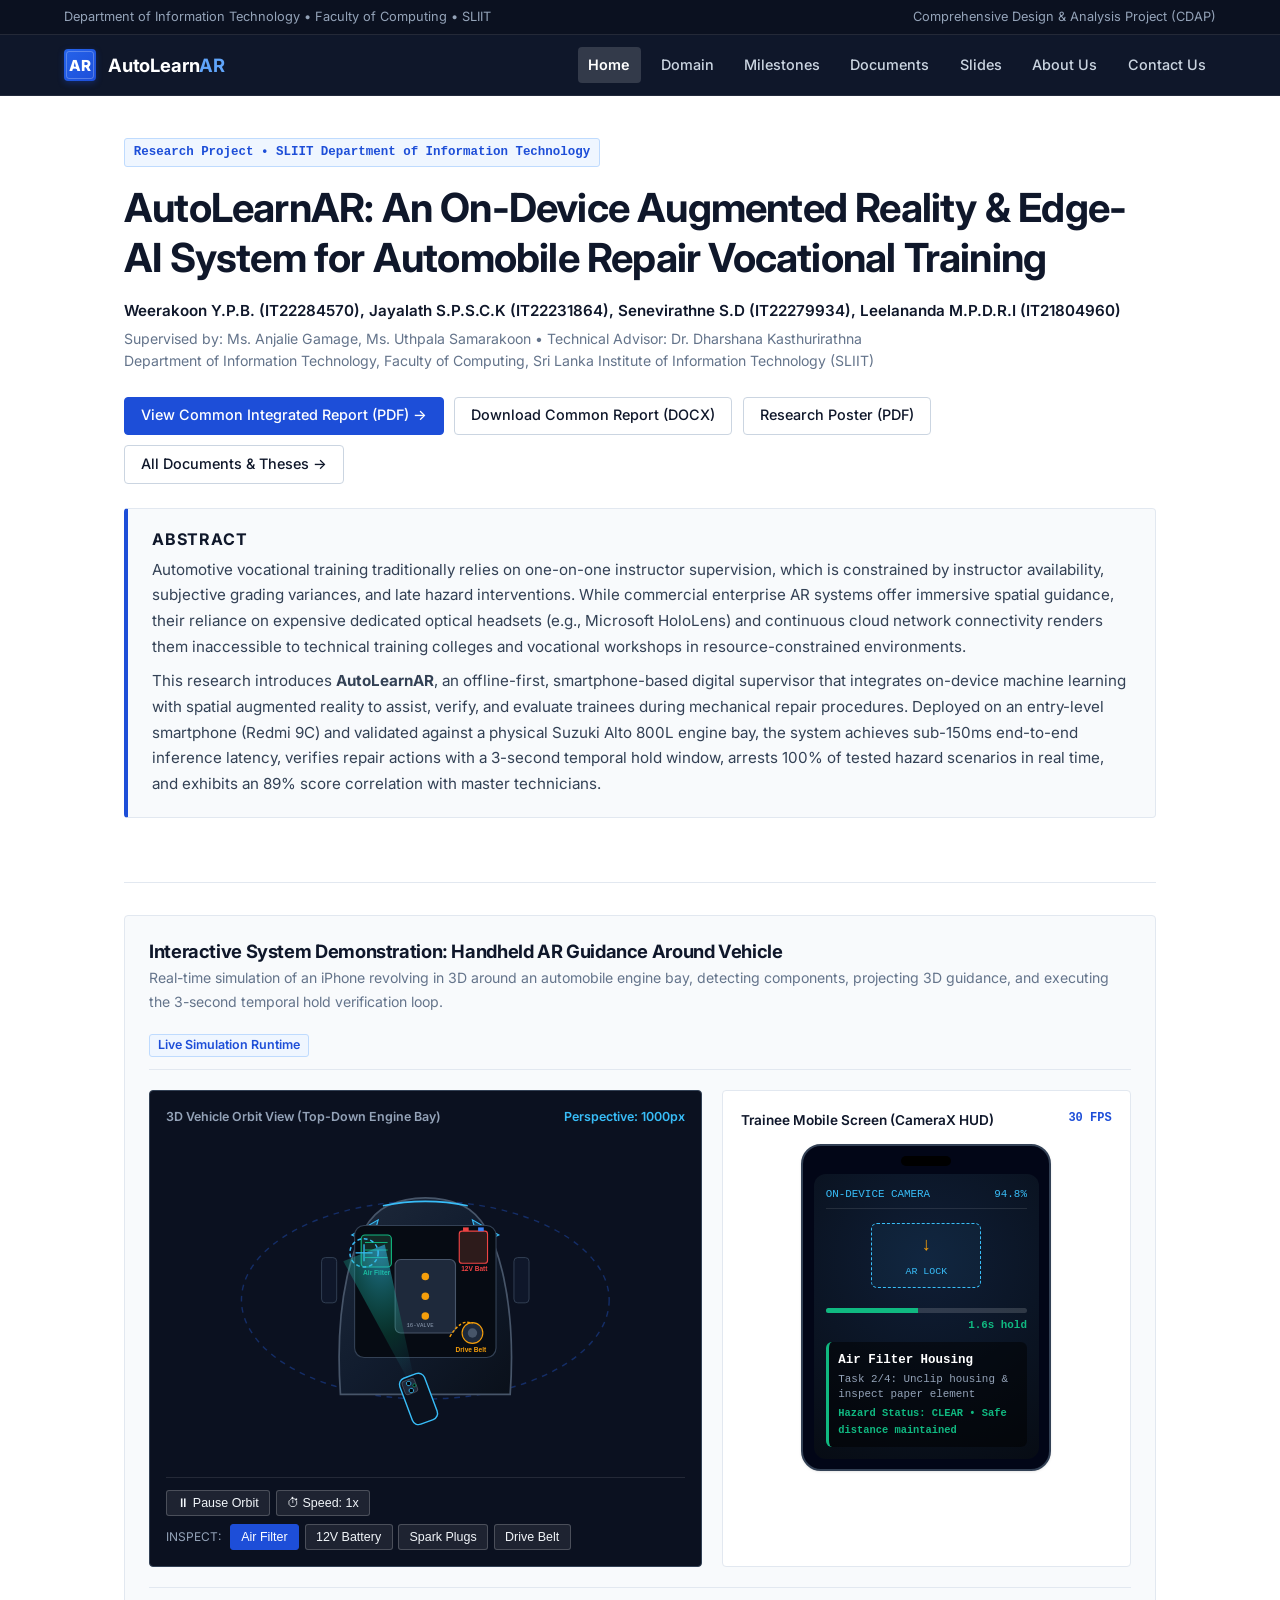
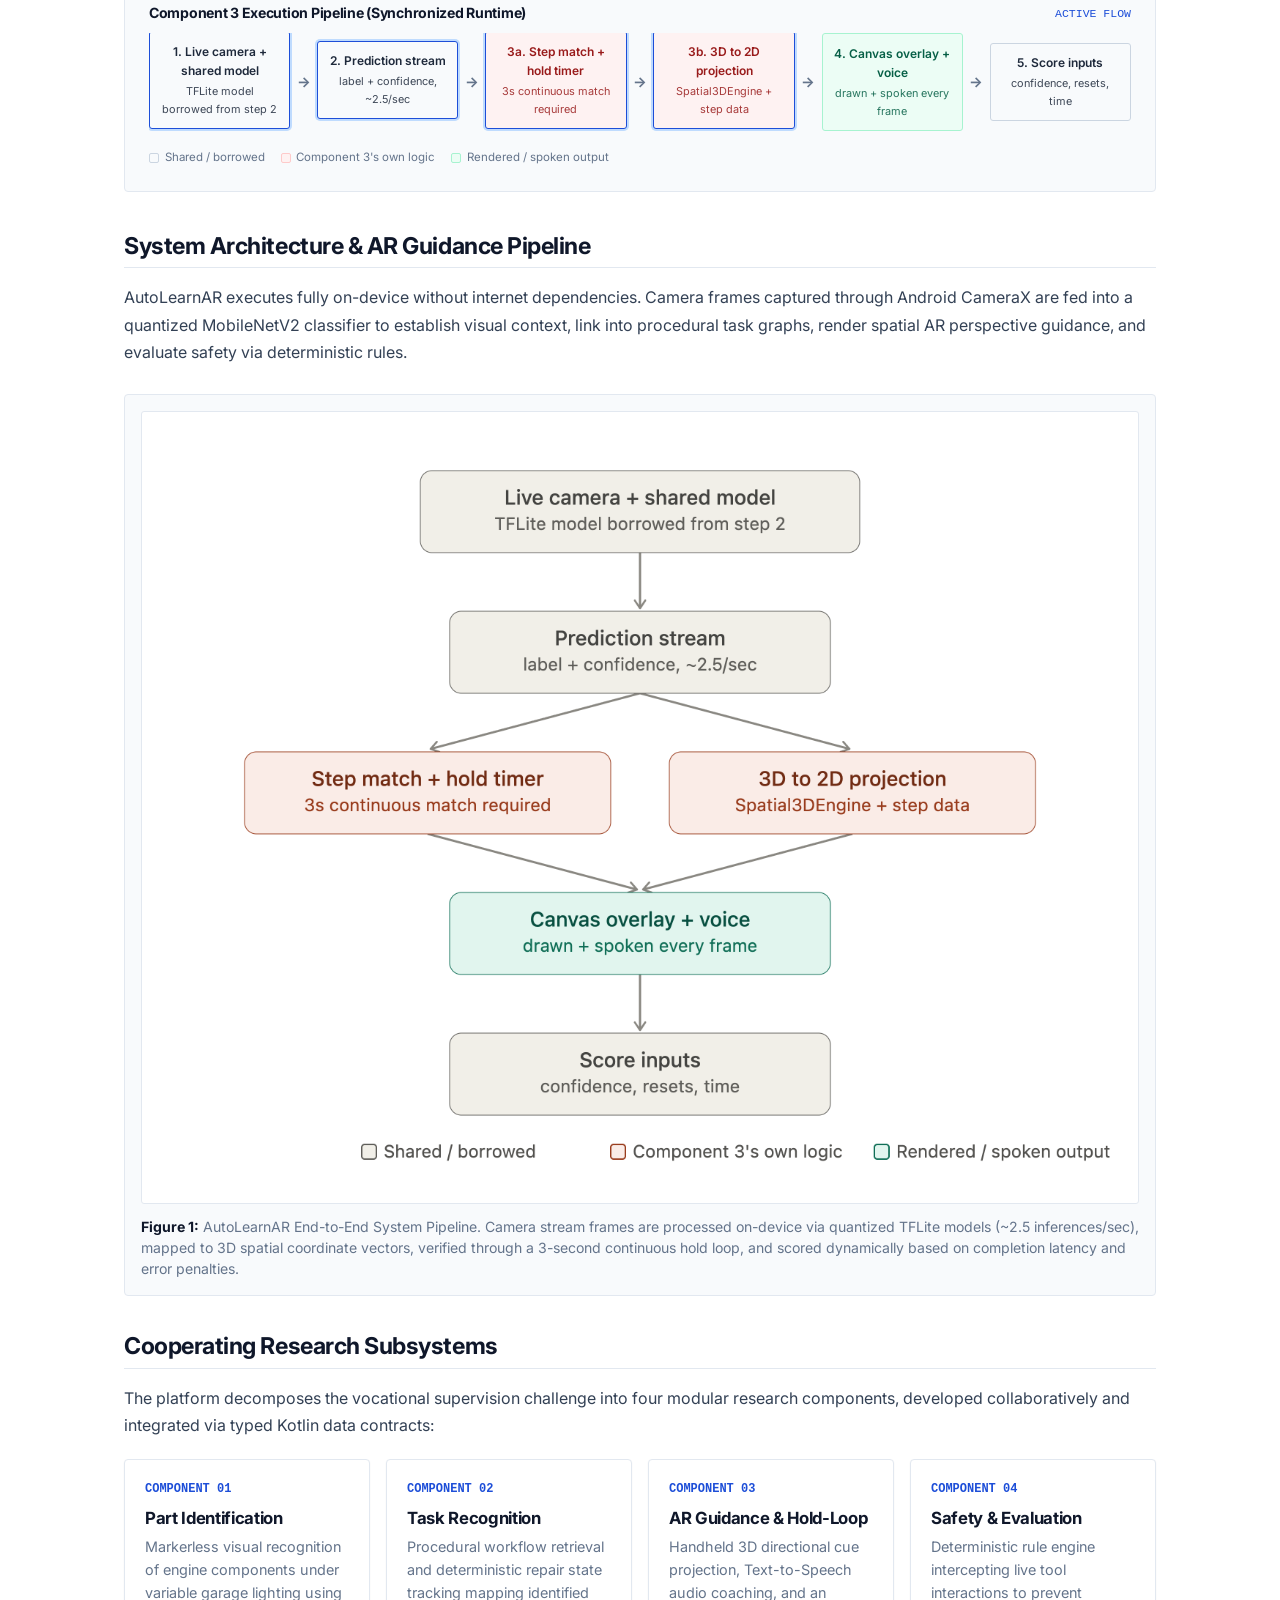
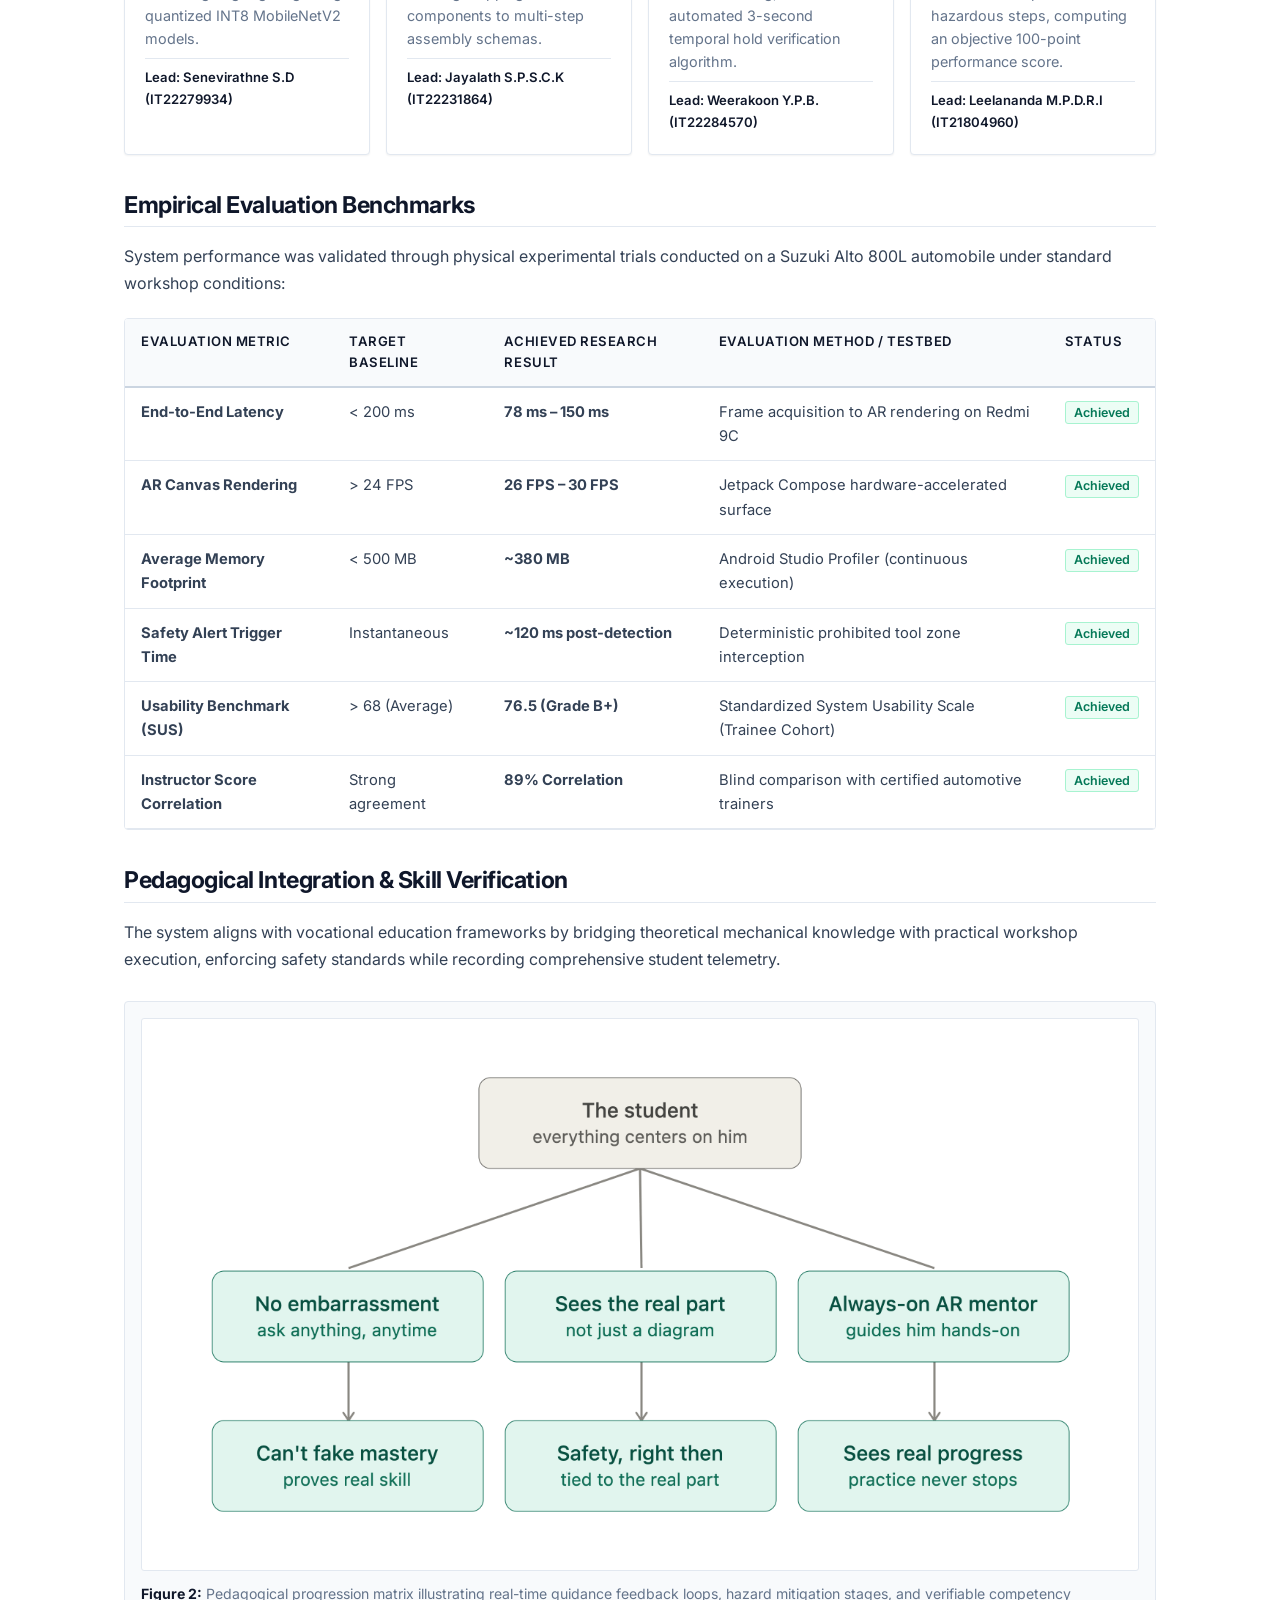
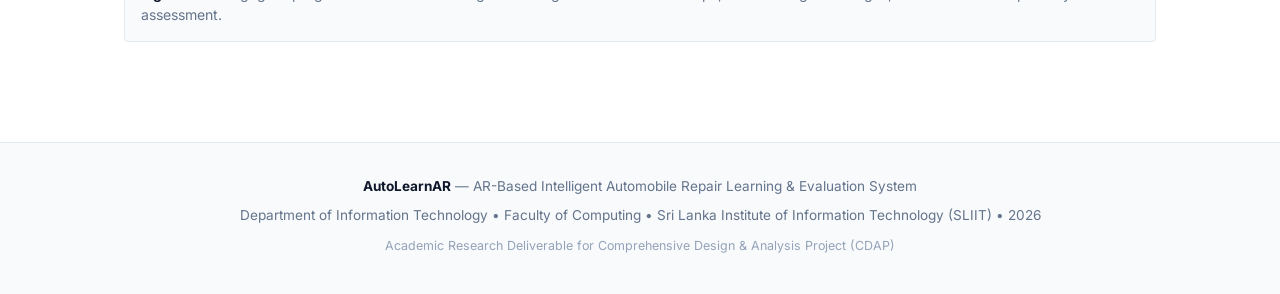
==== index.html @ c3a4fa4e "Add core research website files and assets" ====
<!DOCTYPE html>
<html lang="en">

<head>
  <meta charset="utf-8">
  <meta name="viewport" content="width=device-width, initial-scale=1">
  <title>AutoLearnAR | Intelligent Automobile Repair Learning & Evaluation System</title>
  <meta name="description"
    content="AutoLearnAR: An on-device augmented reality and computer vision system for automotive vocational training, markerless component detection, spatial guidance, and automated scoring.">
  <link rel="preconnect" href="https://fonts.googleapis.com">
  <link rel="preconnect" href="https://fonts.gstatic.com" crossorigin>
  <link href="https://fonts.googleapis.com/css2?family=Inter:wght@400;500;600;700&display=swap" rel="stylesheet">
  <link rel="stylesheet" href="css/style.css">
</head>

<body>
  <!-- Institutional Bar -->
  <aside class="institution-bar" aria-label="Institutional Affiliation">
    <span>Department of Information Technology &bull; Faculty of Computing &bull; SLIIT</span>
    <span>Comprehensive Design & Analysis Project (CDAP)</span>
  </aside>

  <!-- Navigation Header -->
  <header class="top">
    <a class="brand-wrapper" href="index.html">
      <div class="brand-logo-icon">AR</div>
      <div class="brand-name">AutoLearn<b>AR</b></div>
    </a>
    <nav aria-label="Main Navigation">
      <a href="index.html" aria-current="page">Home</a>
      <a href="domain.html">Domain</a>
      <a href="milestones.html">Milestones</a>
      <a href="documents.html">Documents</a>
      <a href="slides.html">Slides</a>
      <a href="about.html">About Us</a>
      <a href="contact.html">Contact Us</a>
    </nav>
  </header>

  <main>
    <!-- Paper Header / Hero Section -->
    <section class="paper-header">
      <span class="paper-meta-badge">Research Project &bull; SLIIT Department of Information Technology</span>
      <h1>AutoLearnAR: An On-Device Augmented Reality & Edge-AI System for Automobile Repair Vocational Training</h1>

      <div class="author-block">
        <div class="author-list">
          Weerakoon Y.P.B. (IT22284570), Jayalath S.P.S.C.K (IT22231864), Senevirathne S.D (IT22279934), Leelananda
          M.P.D.R.I (IT21804960)
        </div>
        <div class="author-affiliations">
          Supervised by: Ms. Anjalie Gamage, Ms. Uthpala Samarakoon &bull; Technical Advisor: Dr. Dharshana
          Kasthurirathna<br>
          Department of Information Technology, Faculty of Computing, Sri Lanka Institute of Information Technology
          (SLIIT)
        </div>
      </div>

      <!-- Key Academic Deliverable Actions -->
      <div class="action-links">
        <a class="btn btn-primary" href="docs/AutoLearnAR_Common_Integrated_Report.pdf" target="_blank">View Common
          Integrated Report (PDF) &rarr;</a>
        <a class="btn btn-outline" href="docs/AutoLearnAR_Common_Integrated_Report.docx" download>Download Common Report
          (DOCX)</a>
        <a class="btn btn-outline" href="docs/R26-IT-049_Research_Poster.pdf" target="_blank">Research Poster (PDF)</a>
        <a class="btn btn-outline" href="documents.html">All Documents & Theses &rarr;</a>
      </div>

      <!-- Formal Academic Abstract -->
      <div class="abstract-box">
        <h3>Abstract</h3>
        <p>
          Automotive vocational training traditionally relies on one-on-one instructor supervision, which is constrained
          by instructor availability, subjective grading variances, and late hazard interventions. While commercial
          enterprise AR systems offer immersive spatial guidance, their reliance on expensive dedicated optical headsets
          (e.g., Microsoft HoloLens) and continuous cloud network connectivity renders them inaccessible to technical
          training colleges and vocational workshops in resource-constrained environments.
        </p>
        <p>
          This research introduces <strong>AutoLearnAR</strong>, an offline-first, smartphone-based digital supervisor
          that integrates on-device machine learning with spatial augmented reality to assist, verify, and evaluate
          trainees during mechanical repair procedures. Deployed on an entry-level smartphone (Redmi 9C) and validated
          against a physical Suzuki Alto 800L engine bay, the system achieves sub-150ms end-to-end inference latency,
          verifies repair actions with a 3-second temporal hold window, arrests 100% of tested hazard scenarios in real
          time, and exhibits an 89% score correlation with master technicians.
        </p>
      </div>
    </section>

    <!-- ======================================================== -->
    <!-- INTERACTIVE DEMONSTRATION: IPHONE ORBITING VEHICLE -->
    <!-- Clean, Non-Overlapping Studio Layout -->
    <!-- ======================================================== -->
    <section class="sim-container" id="interactive-demo">
      <div class="sim-header">
        <div>
          <h3>Interactive System Demonstration: Handheld AR Guidance Around Vehicle</h3>
          <p style="font-size: 0.88rem; color: var(--text-muted); margin: 0;">
            Real-time simulation of an iPhone revolving in 3D around an automobile engine bay, detecting components,
            projecting 3D guidance, and executing the 3-second temporal hold verification loop.
          </p>
        </div>
        <div>
          <span class="badge badge-progress">Live Simulation Runtime</span>
        </div>
      </div>

      <div class="sim-grid">
        <!-- 3D Vehicle Orbit Arena (Unobstructed View) -->
        <div class="sim-stage-box">
          <div class="stage-title-bar">
            <span>3D Vehicle Orbit View (Top-Down Engine Bay)</span>
            <span style="color: #38bdf8;">Perspective: 1000px</span>
          </div>

          <svg class="sim-svg-stage" viewBox="0 0 540 350" role="img"
            aria-label="iPhone orbiting around vehicle engine bay with AR scan beam">
            <defs>
              <radialGradient id="beamGrad" cx="50%" cy="0%" r="100%">
                <stop offset="0%" stop-color="#38bdf8" stop-opacity="0.6" />
                <stop offset="60%" stop-color="#10b981" stop-opacity="0.2" />
                <stop offset="100%" stop-color="#38bdf8" stop-opacity="0.0" />
              </radialGradient>
              <linearGradient id="carBody" x1="0%" y1="0%" x2="100%" y2="100%">
                <stop offset="0%" stop-color="#1e293b" />
                <stop offset="50%" stop-color="#111c2e" />
                <stop offset="100%" stop-color="#0a101a" />
              </linearGradient>
            </defs>

            <!-- Elliptical Orbit Track -->
            <ellipse cx="270" cy="175" rx="195" ry="105" fill="none" stroke="#2563eb" stroke-width="1.5"
              stroke-dasharray="6 6" opacity="0.35" />

            <!-- Vehicle Front & Open Engine Bay -->
            <g id="vehicle-chassis">
              <!-- Left & Right Front Tires -->
              <rect x="160" y="130" width="16" height="48" rx="4" fill="#0f172a" stroke="#334155" />
              <rect x="364" y="130" width="16" height="48" rx="4" fill="#0f172a" stroke="#334155" />

              <!-- Car Front Silhouette -->
              <path d="M 180 275 C 174 190, 188 95, 230 75 C 255 64, 285 64, 310 75 C 352 95, 366 190, 360 275 Z"
                fill="url(#carBody)" stroke="#475569" stroke-width="1.8" />

              <!-- Front Bumper Edge line -->
              <path d="M 225 75 Q 270 66 315 75" stroke="#38bdf8" stroke-width="1.8" fill="none" />

              <!-- LED Headlights -->
              <polygon points="192,106 220,90 213,116" fill="#38bdf8" fill-opacity="0.25" stroke="#38bdf8"
                stroke-width="1.2" />
              <polygon points="348,106 320,90 327,116" fill="#38bdf8" fill-opacity="0.25" stroke="#38bdf8"
                stroke-width="1.2" />

              <!-- Open Engine Bay Cavity -->
              <rect x="195" y="96" width="150" height="140" rx="10" fill="#060b13" stroke="#334155"
                stroke-width="1.2" />

              <!-- Engine Cylinder Head in center -->
              <rect x="238" y="132" width="64" height="78" rx="6" fill="#1e293b" stroke="#475569" stroke-width="1.2" />
              <circle cx="270" cy="150" r="4" fill="#f59e0b" />
              <circle cx="270" cy="171" r="4" fill="#f59e0b" />
              <circle cx="270" cy="192" r="4" fill="#f59e0b" />
              <text x="250" y="204" font-size="6" fill="#94a3b8" font-family="monospace">16-VALVE</text>

              <!-- Component 1: Air Filter Housing (Top Left) -->
              <rect x="202" y="106" width="32" height="34" rx="4" fill="#132a26" stroke="#10b981" stroke-width="1.2" />
              <line x1="206" y1="114" x2="230" y2="114" stroke="#10b981" stroke-width="1" />
              <line x1="206" y1="122" x2="230" y2="122" stroke="#10b981" stroke-width="1" />
              <line x1="206" y1="130" x2="230" y2="130" stroke="#10b981" stroke-width="1" />
              <text x="204" y="148" font-size="7" fill="#10b981" font-weight="600" font-family="sans-serif">Air
                Filter</text>

              <!-- Component 2: 12V Battery (Top Right) -->
              <rect x="306" y="102" width="30" height="34" rx="3" fill="#2d1b1b" stroke="#ef4444" stroke-width="1.2" />
              <rect x="310" y="98" width="6" height="4" fill="#ef4444" />
              <rect x="326" y="98" width="6" height="4" fill="#3b82f6" />
              <text x="308" y="144" font-size="7" fill="#ef4444" font-weight="600" font-family="sans-serif">12V
                Batt</text>

              <!-- Component 3: Alternator & Serpentine Belt (Bottom Right) -->
              <circle cx="320" cy="210" r="11" fill="#1e293b" stroke="#f59e0b" stroke-width="1.2" />
              <circle cx="320" cy="210" r="5" fill="#475569" />
              <path d="M 296 214 Q 308 194 320 200" stroke="#f59e0b" stroke-width="1.5" stroke-dasharray="3 2"
                fill="none" />
              <text x="302" y="230" font-size="7" fill="#f59e0b" font-weight="600" font-family="sans-serif">Drive
                Belt</text>
            </g>

            <!-- Dynamic Target Reticle Locking Onto Active Component -->
            <g id="sim-target-reticle" transform="translate(205, 125)">
              <circle cx="0" cy="0" r="15" fill="none" stroke="#38bdf8" stroke-width="1.6" stroke-dasharray="4 3" />
              <line x1="-9" y1="0" x2="9" y2="0" stroke="#38bdf8" stroke-width="1.4" />
              <line x1="0" y1="-9" x2="0" y2="9" stroke="#38bdf8" stroke-width="1.4" />
            </g>

            <!-- Dynamic AR Scanning Conical Beam from iPhone to Component -->
            <polygon id="sim-ar-scan-beam" points="450,175 190,110 225,145" fill="url(#beamGrad)" />

            <!-- Orbiting iPhone Device Mockup -->
            <g id="sim-phone-device" transform="translate(465, 175)">
              <rect x="-14" y="-26" width="28" height="52" rx="7" fill="#0b111e" stroke="#38bdf8" stroke-width="1.5" />
              <rect x="-11" y="-23" width="14" height="15" rx="3" fill="#1e293b" stroke="rgba(255,255,255,0.2)" />
              <circle cx="-4" cy="-19" r="2.4" fill="#000" stroke="#38bdf8" stroke-width="0.8" />
              <circle cx="-4" cy="-11" r="2.4" fill="#000" stroke="#38bdf8" stroke-width="0.8" />
              <circle cx="1" cy="-15" r="1.6" fill="#000" stroke="#10b981" stroke-width="0.6" />
            </g>
          </svg>

          <!-- Stage Controls Bar -->
          <div class="sim-controls">
            <div class="sim-btn-group">
              <button class="sim-btn" id="sim-btn-play" type="button">⏸ Pause Orbit</button>
              <button class="sim-btn" id="sim-btn-speed" type="button">⏱ Speed: 1x</button>
            </div>
            <div class="sim-btn-group">
              <span
                style="font-size: 0.75rem; color: #94a3b8; align-self: center; margin-right: 0.2rem;">INSPECT:</span>
              <button class="sim-btn sim-part-btn active" data-part="air-filter" type="button">Air Filter</button>
              <button class="sim-btn sim-part-btn" data-part="battery" type="button">12V Battery</button>
              <button class="sim-btn sim-part-btn" data-part="spark-plugs" type="button">Spark Plugs</button>
              <button class="sim-btn sim-part-btn" data-part="alternator" type="button">Drive Belt</button>
            </div>
          </div>
        </div>

        <!-- Right: Dedicated Trainee iPhone Viewfinder (Completely Separate Column — No Overlap) -->
        <div class="sim-phone-box">
          <div class="phone-card-title">
            <span>Trainee Mobile Screen (CameraX HUD)</span>
            <span style="color: var(--color-primary); font-family: var(--font-mono); font-size: 0.75rem;">30 FPS</span>
          </div>

          <div class="iphone-mockup">
            <div class="iphone-island"></div>
            <div class="iphone-screen">
              <div class="screen-hud-top">
                <span>ON-DEVICE CAMERA</span>
                <span id="hud-confidence">94.8%</span>
              </div>

              <div class="screen-reticle">
                <div class="screen-arrow">&darr;</div>
                <span style="font-size: 0.62rem; color: #38bdf8; margin-top: 2px;">AR LOCK</span>
              </div>

              <!-- 3-Second Hold Verification Bar -->
              <div>
                <div class="hold-bar-container">
                  <div class="hold-bar-fill" id="hold-bar-fg"></div>
                </div>
                <div class="hold-timer-text" id="hud-timer-sec">2.1s hold</div>
              </div>

              <div class="screen-hud-bottom">
                <div class="screen-part-name" id="hud-part-name">Air Filter Housing</div>
                <div class="screen-step-desc" id="hud-step-title">Task 2/4: Unclip housing & inspect paper element</div>
                <div class="screen-hazard-line" id="hud-hazard-alert">
                  <span style="color: #10b981;">Hazard Status: CLEAR &bull; Safe distance maintained</span>
                </div>
              </div>
            </div>
          </div>
        </div>
      </div>

      <!-- Synchronized Component 3 Pipeline Flow (User Architecture Diagram) -->
      <div class="sim-pipeline-box">
        <div style="display: flex; justify-content: space-between; align-items: center; margin-bottom: 0.65rem;">
          <h4 style="font-size: 0.88rem; color: var(--text-heading); margin: 0;">Component 3 Execution Pipeline
            (Synchronized Runtime)</h4>
          <span style="font-size: 0.72rem; font-family: var(--font-mono); color: var(--color-primary);">ACTIVE
            FLOW</span>
        </div>

        <div class="pipe-row">
          <div class="pipe-card shared" id="pipe-step-1">
            <div class="pipe-card-title">1. Live camera + shared model</div>
            <div class="pipe-card-sub">TFLite model borrowed from step 2</div>
          </div>
          <span class="pipe-arrow">&rarr;</span>

          <div class="pipe-card shared" id="pipe-step-2">
            <div class="pipe-card-title">2. Prediction stream</div>
            <div class="pipe-card-sub">label + confidence, ~2.5/sec</div>
          </div>
          <span class="pipe-arrow">&rarr;</span>

          <div class="pipe-card comp3" id="pipe-step-3a">
            <div class="pipe-card-title">3a. Step match + hold timer</div>
            <div class="pipe-card-sub">3s continuous match required</div>
          </div>
          <span class="pipe-arrow">&rarr;</span>

          <div class="pipe-card comp3" id="pipe-step-3b">
            <div class="pipe-card-title">3b. 3D to 2D projection</div>
            <div class="pipe-card-sub">Spatial3DEngine + step data</div>
          </div>
          <span class="pipe-arrow">&rarr;</span>

          <div class="pipe-card output" id="pipe-step-4">
            <div class="pipe-card-title">4. Canvas overlay + voice</div>
            <div class="pipe-card-sub">drawn + spoken every frame</div>
          </div>
          <span class="pipe-arrow">&rarr;</span>

          <div class="pipe-card shared" id="pipe-step-5">
            <div class="pipe-card-title">5. Score inputs</div>
            <div class="pipe-card-sub">confidence, resets, time</div>
          </div>
        </div>

        <div class="pipe-legend-clean">
          <span><span class="swatch shared"></span> Shared / borrowed</span>
          <span><span class="swatch comp3"></span> Component 3's own logic</span>
          <span><span class="swatch output"></span> Rendered / spoken output</span>
        </div>
      </div>
    </section>

    <!-- System Architecture & Technical Pipeline (Figure 1) -->
    <section>
      <h2>System Architecture & AR Guidance Pipeline</h2>
      <p>
        AutoLearnAR executes fully on-device without internet dependencies. Camera frames captured through Android
        CameraX are fed into a quantized MobileNetV2 classifier to establish visual context, link into procedural task
        graphs, render spatial AR perspective guidance, and evaluate safety via deterministic rules.
      </p>

      <figure class="academic-figure">
        <img src="img/component_3_ar_pipeline.png" alt="AutoLearnAR Component 3 Guidance and Hold Pipeline Architecture"
          loading="lazy">
        <figcaption>
          <b>Figure 1:</b> AutoLearnAR End-to-End System Pipeline. Camera stream frames are processed on-device via
          quantized TFLite models (~2.5 inferences/sec), mapped to 3D spatial coordinate vectors, verified through a
          3-second continuous hold loop, and scored dynamically based on completion latency and error penalties.
        </figcaption>
      </figure>
    </section>

    <!-- Four Cooperating Research Subsystems -->
    <section>
      <h2>Cooperating Research Subsystems</h2>
      <p>
        The platform decomposes the vocational supervision challenge into four modular research components, developed
        collaboratively and integrated via typed Kotlin data contracts:
      </p>

      <div class="pillar-grid">
        <div class="pillar-card">
          <div class="pillar-number">Component 01</div>
          <h3>Part Identification</h3>
          <p>Markerless visual recognition of engine components under variable garage lighting using quantized INT8
            MobileNetV2 models.</p>
          <div class="pillar-lead">Lead: Senevirathne S.D (IT22279934)</div>
        </div>

        <div class="pillar-card">
          <div class="pillar-number">Component 02</div>
          <h3>Task Recognition</h3>
          <p>Procedural workflow retrieval and deterministic repair state tracking mapping identified components to
            multi-step assembly schemas.</p>
          <div class="pillar-lead">Lead: Jayalath S.P.S.C.K (IT22231864)</div>
        </div>

        <div class="pillar-card">
          <div class="pillar-number">Component 03</div>
          <h3>AR Guidance & Hold-Loop</h3>
          <p>Handheld 3D directional cue projection, Text-to-Speech audio coaching, and an automated 3-second temporal
            hold verification algorithm.</p>
          <div class="pillar-lead">Lead: Weerakoon Y.P.B. (IT22284570)</div>
        </div>

        <div class="pillar-card">
          <div class="pillar-number">Component 04</div>
          <h3>Safety & Evaluation</h3>
          <p>Deterministic rule engine intercepting live tool interactions to prevent hazardous steps, computing an
            objective 100-point performance score.</p>
          <div class="pillar-lead">Lead: Leelananda M.P.D.R.I (IT21804960)</div>
        </div>
      </div>
    </section>

    <!-- Empirical Results & Benchmarks -->
    <section>
      <h2>Empirical Evaluation Benchmarks</h2>
      <p>
        System performance was validated through physical experimental trials conducted on a Suzuki Alto 800L automobile
        under standard workshop conditions:
      </p>

      <div class="table-container">
        <table>
          <thead>
            <tr>
              <th>Evaluation Metric</th>
              <th>Target Baseline</th>
              <th>Achieved Research Result</th>
              <th>Evaluation Method / Testbed</th>
              <th>Status</th>
            </tr>
          </thead>
          <tbody>
            <tr>
              <td><strong>End-to-End Latency</strong></td>
              <td>&lt; 200 ms</td>
              <td><strong>78 ms &ndash; 150 ms</strong></td>
              <td>Frame acquisition to AR rendering on Redmi 9C</td>
              <td><span class="badge badge-done">Achieved</span></td>
            </tr>
            <tr>
              <td><strong>AR Canvas Rendering</strong></td>
              <td>&gt; 24 FPS</td>
              <td><strong>26 FPS &ndash; 30 FPS</strong></td>
              <td>Jetpack Compose hardware-accelerated surface</td>
              <td><span class="badge badge-done">Achieved</span></td>
            </tr>
            <tr>
              <td><strong>Average Memory Footprint</strong></td>
              <td>&lt; 500 MB</td>
              <td><strong>~380 MB</strong></td>
              <td>Android Studio Profiler (continuous execution)</td>
              <td><span class="badge badge-done">Achieved</span></td>
            </tr>
            <tr>
              <td><strong>Safety Alert Trigger Time</strong></td>
              <td>Instantaneous</td>
              <td><strong>~120 ms post-detection</strong></td>
              <td>Deterministic prohibited tool zone interception</td>
              <td><span class="badge badge-done">Achieved</span></td>
            </tr>
            <tr>
              <td><strong>Usability Benchmark (SUS)</strong></td>
              <td>&gt; 68 (Average)</td>
              <td><strong>76.5 (Grade B+)</strong></td>
              <td>Standardized System Usability Scale (Trainee Cohort)</td>
              <td><span class="badge badge-done">Achieved</span></td>
            </tr>
            <tr>
              <td><strong>Instructor Score Correlation</strong></td>
              <td>Strong agreement</td>
              <td><strong>89% Correlation</strong></td>
              <td>Blind comparison with certified automotive trainers</td>
              <td><span class="badge badge-done">Achieved</span></td>
            </tr>
          </tbody>
        </table>
      </div>
    </section>

    <!-- Pedagogical Integration (Figure 2) -->
    <section>
      <h2>Pedagogical Integration & Skill Verification</h2>
      <p>
        The system aligns with vocational education frameworks by bridging theoretical mechanical knowledge with
        practical workshop execution, enforcing safety standards while recording comprehensive student telemetry.
      </p>

      <figure class="academic-figure">
        <img src="img/student_benefits_map.png" alt="AutoLearnAR Pedagogical Benefits and Skill Progression Map"
          loading="lazy">
        <figcaption>
          <b>Figure 2:</b> Pedagogical progression matrix illustrating real-time guidance feedback loops, hazard
          mitigation stages, and verifiable competency assessment.
        </figcaption>
      </figure>
    </section>
  </main>

  <!-- Footer -->
  <footer>
    <p><b>AutoLearnAR</b> &mdash; AR-Based Intelligent Automobile Repair Learning & Evaluation System</p>
    <p>Department of Information Technology &bull; Faculty of Computing &bull; Sri Lanka Institute of Information
      Technology (SLIIT) &bull; 2026</p>
    <p style="font-size: 0.78rem; color: #94a3b8; margin-top: 0.5rem;">Academic Research Deliverable for Comprehensive
      Design & Analysis Project (CDAP)</p>
  </footer>

  <script src="js/ar-simulation.js"></script>
</body>

</html>
---- css/style.css ----
/* ==========================================================================
   AutoLearnAR — Academic Research Project Website Stylesheet
   Design Direction: Academic Technology Laboratory / Computer Science Research
   Restrained Palette: White, Dark Navy, Charcoal, and Subtle Academic Blue
   ========================================================================== */

:root {
  /* Typography */
  --font-sans: 'Inter', -apple-system, BlinkMacSystemFont, 'Segoe UI', Roboto, Helvetica, Arial, sans-serif;
  --font-mono: ui-monospace, SFMono-Regular, Menlo, Monaco, Consolas, 'Liberation Mono', monospace;

  /* Restrained Academic Color Palette */
  --bg-page: #ffffff;
  --bg-surface: #ffffff;
  --bg-subtle: #f8fafc;
  --bg-muted: #f1f5f9;
  --bg-navy: #0f172a;
  --bg-navy-light: #1e293b;

  /* Typography Colors */
  --text-heading: #0f172a;
  --text-body: #334155;
  --text-muted: #64748b;
  --text-dim: #94a3b8;
  --text-white: #ffffff;

  /* Primary Academic Blue Accent */
  --color-primary: #1d4ed8;
  --color-primary-hover: #1e40af;
  --color-primary-subtle: #eff6ff;
  --color-primary-border: #bfdbfe;

  /* Borders & Dividers */
  --border-subtle: #e2e8f0;
  --border-medium: #cbd5e1;
  --border-dark: #0f172a;

  /* Subtle Academic Shadows (No glows) */
  --shadow-sm: 0 1px 2px 0 rgba(0, 0, 0, 0.05);
  --shadow-card: 0 1px 3px 0 rgba(0, 0, 0, 0.08), 0 1px 2px -1px rgba(0, 0, 0, 0.08);

  /* Moderate Radii */
  --radius-xs: 3px;
  --radius-sm: 4px;
  --radius-md: 6px;
  --radius-lg: 8px;

  /* Layout Widths */
  --max-width: 1080px;
}

/* Base Reset & Setup */
*, *::before, *::after {
  box-sizing: border-box;
  margin: 0;
  padding: 0;
}

html {
  font-size: 16px;
  scroll-behavior: smooth;
  background-color: var(--bg-page);
  color: var(--text-body);
}

body {
  font-family: var(--font-sans);
  background-color: var(--bg-page);
  color: var(--text-body);
  line-height: 1.65;
  min-height: 100vh;
  display: flex;
  flex-direction: column;
  -webkit-font-smoothing: antialiased;
}

/* Institutional Top Bar (Header) */
.institution-bar {
  background-color: #0b1120;
  border-bottom: 1px solid rgba(255, 255, 255, 0.1);
  padding: 0.4rem 5vw;
  font-size: 0.8rem;
  color: #94a3b8;
  display: flex;
  justify-content: space-between;
  align-items: center;
}

.institution-bar a {
  color: #cbd5e1;
  text-decoration: none;
}

.institution-bar a:hover {
  color: #ffffff;
}

.top {
  position: sticky;
  top: 0;
  z-index: 100;
  background-color: var(--bg-navy);
  border-bottom: 1px solid rgba(255, 255, 255, 0.08);
  padding: 0.75rem 5vw;
  display: flex;
  align-items: center;
  justify-content: space-between;
  gap: 1.5rem;
}

.brand-wrapper {
  display: flex;
  align-items: center;
  gap: 0.75rem;
  text-decoration: none;
}

.brand-logo-icon {
  width: 32px;
  height: 32px;
  border-radius: var(--radius-sm);
  background: linear-gradient(135deg, #2563eb, #1d4ed8);
  display: flex;
  align-items: center;
  justify-content: center;
  font-weight: 800;
  color: #ffffff;
  font-size: 0.95rem;
  letter-spacing: -0.01em;
  position: relative;
  overflow: hidden;
  box-shadow: 0 2px 6px rgba(29, 78, 216, 0.35);
  transition: transform 0.2s cubic-bezier(0.16, 1, 0.3, 1), box-shadow 0.2s cubic-bezier(0.16, 1, 0.3, 1);
}

/* AR Optical Viewfinder Inner Border */
.brand-logo-icon::after {
  content: '';
  position: absolute;
  inset: 2px;
  border-radius: 3px;
  border: 1px solid rgba(255, 255, 255, 0.25);
  pointer-events: none;
  transition: border-color 0.2s ease;
}

/* Subtle AR Scanning Laser Beam Sweep */
.brand-logo-icon::before {
  content: '';
  position: absolute;
  top: -120%;
  left: 0;
  width: 100%;
  height: 100%;
  background: linear-gradient(
    180deg,
    transparent 0%,
    rgba(255, 255, 255, 0.1) 35%,
    rgba(56, 189, 248, 0.6) 48%,
    rgba(255, 255, 255, 0.95) 50%,
    rgba(56, 189, 248, 0.6) 52%,
    transparent 100%
  );
  animation: ar-logo-scan 3.2s infinite cubic-bezier(0.4, 0, 0.2, 1);
  pointer-events: none;
  z-index: 2;
}

@keyframes ar-logo-scan {
  0% {
    top: -120%;
    opacity: 0;
  }
  15% {
    opacity: 1;
  }
  50% {
    top: 120%;
    opacity: 1;
  }
  51%, 100% {
    top: 120%;
    opacity: 0;
  }
}

/* Hover Micro-Interaction */
.brand-wrapper:hover .brand-logo-icon {
  transform: translateY(-1px) scale(1.05);
  box-shadow: 0 4px 12px rgba(37, 99, 235, 0.45), 0 0 0 1px rgba(96, 165, 250, 0.5);
}

.brand-wrapper:hover .brand-logo-icon::after {
  border-color: rgba(255, 255, 255, 0.55);
}

.brand-name {
  font-size: 1.15rem;
  font-weight: 700;
  color: #ffffff;
  letter-spacing: -0.01em;
}

.brand-name b {
  color: #60a5fa;
  font-weight: 700;
}

.top nav {
  display: flex;
  align-items: center;
  flex-wrap: wrap;
  gap: 0.25rem 0.6rem;
}

.top nav a {
  color: #cbd5e1;
  font-size: 0.9rem;
  font-weight: 500;
  padding: 0.4rem 0.65rem;
  border-radius: var(--radius-sm);
  text-decoration: none;
  transition: background-color 0.15s ease, color 0.15s ease;
}

.top nav a:hover {
  color: #ffffff;
  background-color: rgba(255, 255, 255, 0.08);
}

.top nav a[aria-current="page"] {
  color: #ffffff;
  background-color: rgba(255, 255, 255, 0.15);
  font-weight: 600;
}

/* Main Container */
main {
  max-width: var(--max-width);
  width: 100%;
  margin: 0 auto;
  padding: 2.5rem 1.5rem 4rem;
  flex: 1;
}

/* Typography Hierarchy */
h1, h2, h3, h4, h5, h6 {
  color: var(--text-heading);
  font-weight: 700;
  line-height: 1.25;
  letter-spacing: -0.02em;
}

h1 {
  font-size: clamp(1.85rem, 3.5vw, 2.5rem);
  margin-bottom: 0.75rem;
  color: var(--text-heading);
}

h2 {
  font-size: 1.45rem;
  margin-top: 2.25rem;
  margin-bottom: 1rem;
  padding-bottom: 0.4rem;
  border-bottom: 1px solid var(--border-subtle);
  color: var(--text-heading);
}

h3 {
  font-size: 1.15rem;
  margin-top: 1.5rem;
  margin-bottom: 0.5rem;
  color: var(--text-heading);
}

p {
  color: var(--text-body);
  margin-bottom: 1rem;
  font-size: 1rem;
  line-height: 1.7;
}

.lead {
  font-size: 1.125rem;
  color: var(--text-body);
  line-height: 1.65;
  margin-bottom: 1.5rem;
}

a {
  color: var(--color-primary);
  text-decoration: none;
}

a:hover {
  color: var(--color-primary-hover);
  text-decoration: underline;
}

a:focus-visible, button:focus-visible, select:focus-visible, input:focus-visible, textarea:focus-visible {
  outline: 2px solid var(--color-primary);
  outline-offset: 2px;
}

/* Academic Paper Header Section (Home Page Hero) */
.paper-header {
  padding-bottom: 2rem;
  margin-bottom: 2rem;
  border-bottom: 1px solid var(--border-subtle);
}

.paper-meta-badge {
  display: inline-block;
  font-family: var(--font-mono);
  font-size: 0.78rem;
  color: var(--color-primary);
  background-color: var(--color-primary-subtle);
  border: 1px solid var(--color-primary-border);
  padding: 0.2rem 0.55rem;
  border-radius: var(--radius-xs);
  margin-bottom: 1rem;
  font-weight: 600;
}

.author-block {
  margin: 1rem 0 1.5rem;
  font-size: 0.95rem;
  color: var(--text-body);
  line-height: 1.6;
}

.author-list {
  font-weight: 600;
  color: var(--text-heading);
  margin-bottom: 0.25rem;
}

.author-affiliations {
  font-size: 0.88rem;
  color: var(--text-muted);
}

/* Button & Action Links */
.action-links {
  display: flex;
  flex-wrap: wrap;
  gap: 0.65rem;
  margin: 1.5rem 0;
}

.btn {
  display: inline-flex;
  align-items: center;
  gap: 0.45rem;
  font-size: 0.9rem;
  font-weight: 500;
  padding: 0.55rem 1rem;
  border-radius: var(--radius-sm);
  text-decoration: none;
  cursor: pointer;
  transition: background-color 0.15s ease, border-color 0.15s ease, color 0.15s ease;
  line-height: 1.3;
}

.btn-primary {
  background-color: var(--color-primary);
  color: #ffffff;
  border: 1px solid var(--color-primary);
}

.btn-primary:hover {
  background-color: var(--color-primary-hover);
  border-color: var(--color-primary-hover);
  color: #ffffff;
  text-decoration: none;
}

.btn-outline {
  background-color: var(--bg-surface);
  color: var(--text-heading);
  border: 1px solid var(--border-medium);
}

.btn-outline:hover {
  background-color: var(--bg-subtle);
  border-color: #94a3b8;
  color: var(--text-heading);
  text-decoration: none;
}

/* Academic Abstract Box */
.abstract-box {
  background-color: var(--bg-subtle);
  border: 1px solid var(--border-subtle);
  border-left: 4px solid var(--color-primary);
  border-radius: var(--radius-sm);
  padding: 1.25rem 1.5rem;
  margin: 1.5rem 0 2rem;
}

.abstract-box h3 {
  margin-top: 0;
  margin-bottom: 0.5rem;
  font-size: 1rem;
  text-transform: uppercase;
  letter-spacing: 0.05em;
  color: var(--text-heading);
}

.abstract-box p {
  font-size: 0.95rem;
  line-height: 1.7;
  color: var(--text-body);
  margin-bottom: 0.5rem;
}

.abstract-box p:last-child {
  margin-bottom: 0;
}

/* Secondary Navigation (Domain Page Sub-Nav) */
.sub-nav {
  display: flex;
  flex-wrap: wrap;
  gap: 0.4rem;
  background-color: var(--bg-subtle);
  border: 1px solid var(--border-subtle);
  border-radius: var(--radius-sm);
  padding: 0.5rem;
  margin-bottom: 2rem;
  position: sticky;
  top: 56px;
  z-index: 40;
}

.sub-nav a {
  font-size: 0.85rem;
  font-weight: 500;
  color: var(--text-muted);
  padding: 0.35rem 0.65rem;
  border-radius: var(--radius-xs);
  text-decoration: none;
}

.sub-nav a:hover {
  color: var(--text-heading);
  background-color: var(--bg-muted);
  text-decoration: none;
}

/* Academic Tables (IEEE / ACM Research Clean Format) */
.table-container {
  overflow-x: auto;
  margin: 1.25rem 0 1.75rem;
  border: 1px solid var(--border-subtle);
  border-radius: var(--radius-sm);
}

table {
  border-collapse: collapse;
  width: 100%;
  font-size: 0.92rem;
  text-align: left;
  background-color: #ffffff;
}

th, td {
  padding: 0.75rem 1rem;
  border-bottom: 1px solid var(--border-subtle);
  vertical-align: top;
}

th {
  background-color: var(--bg-subtle);
  color: var(--text-heading);
  font-weight: 600;
  font-size: 0.82rem;
  text-transform: uppercase;
  letter-spacing: 0.04em;
  border-bottom: 2px solid var(--border-medium);
}

tr:hover td {
  background-color: #fafbfc;
}

/* Figures & Technical Diagrams */
figure.academic-figure {
  margin: 1.75rem 0 2.25rem;
  background-color: var(--bg-subtle);
  border: 1px solid var(--border-subtle);
  border-radius: var(--radius-sm);
  padding: 1rem;
  text-align: center;
}

figure.academic-figure img {
  max-width: 100%;
  height: auto;
  border: 1px solid var(--border-subtle);
  border-radius: var(--radius-xs);
  background-color: #ffffff;
  display: block;
  margin: 0 auto;
}

figcaption {
  font-size: 0.88rem;
  color: var(--text-muted);
  margin-top: 0.75rem;
  line-height: 1.5;
  text-align: left;
}

figcaption b {
  color: var(--text-heading);
}

/* Academic Component / Pillar Cards */
.pillar-grid {
  display: grid;
  grid-template-columns: repeat(auto-fit, minmax(240px, 1fr));
  gap: 1rem;
  margin: 1.25rem 0 2rem;
}

.pillar-card {
  background-color: #ffffff;
  border: 1px solid var(--border-subtle);
  border-radius: var(--radius-sm);
  padding: 1.25rem;
  box-shadow: var(--shadow-sm);
}

.pillar-number {
  font-family: var(--font-mono);
  font-size: 0.75rem;
  font-weight: 700;
  color: var(--color-primary);
  text-transform: uppercase;
  margin-bottom: 0.5rem;
}

.pillar-card h3 {
  margin-top: 0;
  margin-bottom: 0.4rem;
  font-size: 1.05rem;
}

.pillar-card p {
  font-size: 0.9rem;
  color: var(--text-muted);
  margin-bottom: 0.5rem;
  line-height: 1.6;
}

.pillar-lead {
  font-size: 0.82rem;
  font-weight: 600;
  color: var(--text-heading);
  border-top: 1px solid var(--border-subtle);
  padding-top: 0.5rem;
  margin-top: 0.5rem;
}

/* Status Badges */
.badge {
  display: inline-flex;
  align-items: center;
  font-size: 0.78rem;
  font-weight: 600;
  padding: 0.15rem 0.5rem;
  border-radius: var(--radius-xs);
  line-height: 1.3;
}

.badge-done {
  background-color: #ecfdf5;
  color: #047857;
  border: 1px solid #a7f3d0;
}

.badge-progress {
  background-color: #eff6ff;
  color: #1d4ed8;
  border: 1px solid #bfdbfe;
}

.badge-pending {
  background-color: #fffbeb;
  color: #b45309;
  border: 1px solid #fde68a;
}

/* Interactive Dropdown Card (Milestones Page) */
.interactive-panel {
  background-color: var(--bg-subtle);
  border: 1px solid var(--border-subtle);
  border-radius: var(--radius-sm);
  padding: 1.5rem;
  margin: 1.5rem 0 2rem;
}

.form-group {
  margin-bottom: 1.25rem;
}

label {
  display: block;
  font-size: 0.9rem;
  font-weight: 600;
  color: var(--text-heading);
  margin-bottom: 0.4rem;
}

select, input, textarea {
  width: 100%;
  padding: 0.6rem 0.75rem;
  font-family: inherit;
  font-size: 0.95rem;
  color: var(--text-heading);
  background-color: #ffffff;
  border: 1px solid var(--border-medium);
  border-radius: var(--radius-sm);
  transition: border-color 0.15s ease, box-shadow 0.15s ease;
}

select:focus, input:focus, textarea:focus {
  border-color: var(--color-primary);
  box-shadow: 0 0 0 2px var(--color-primary-subtle);
  outline: none;
}

#msout {
  background-color: #ffffff;
  border: 1px solid var(--border-subtle);
  border-radius: var(--radius-sm);
  padding: 1.25rem 1.5rem;
}

.ms-header {
  display: flex;
  justify-content: space-between;
  align-items: flex-start;
  flex-wrap: wrap;
  gap: 0.75rem;
  border-bottom: 1px solid var(--border-subtle);
  padding-bottom: 0.85rem;
  margin-bottom: 1rem;
}

.ms-title {
  font-size: 1.25rem;
  color: var(--text-heading);
}

.ms-grid {
  display: grid;
  grid-template-columns: repeat(auto-fit, minmax(180px, 1fr));
  gap: 1rem;
  margin-bottom: 1rem;
}

.ms-item dt {
  font-size: 0.78rem;
  text-transform: uppercase;
  letter-spacing: 0.04em;
  color: var(--text-muted);
  font-weight: 600;
  margin-bottom: 0.15rem;
}

.ms-item dd {
  font-size: 0.95rem;
  font-weight: 600;
  color: var(--text-heading);
  margin: 0;
}

.ms-desc {
  font-size: 0.92rem;
  color: var(--text-body);
  line-height: 1.6;
}

/* Document & Presentation Rows */
.doc-row {
  background-color: #ffffff;
  border: 1px solid var(--border-subtle);
  border-radius: var(--radius-sm);
  padding: 1rem 1.25rem;
  display: flex;
  align-items: center;
  justify-content: space-between;
  gap: 1rem;
  margin-bottom: 0.75rem;
}

.doc-row:hover {
  background-color: var(--bg-subtle);
}

.doc-info {
  display: flex;
  align-items: center;
  gap: 0.85rem;
}

.doc-type-icon {
  font-family: var(--font-mono);
  font-size: 0.75rem;
  font-weight: 700;
  padding: 0.25rem 0.5rem;
  border-radius: var(--radius-xs);
  background-color: var(--bg-muted);
  color: var(--text-heading);
  border: 1px solid var(--border-subtle);
}

.doc-type-icon.pdf {
  background-color: #fef2f2;
  color: #991b1b;
  border-color: #fecaca;
}

.doc-type-icon.docx {
  background-color: #eff6ff;
  color: #1e40af;
  border-color: #bfdbfe;
}

.doc-type-icon.pptx {
  background-color: #fff7ed;
  color: #c2410c;
  border-color: #ffedd5;
}

.doc-title {
  font-weight: 600;
  color: var(--text-heading);
  font-size: 0.98rem;
}

.doc-meta {
  font-size: 0.85rem;
  color: var(--text-muted);
}

/* Researcher Profiles (About Us) */
.researcher-grid {
  display: grid;
  grid-template-columns: repeat(auto-fit, minmax(240px, 1fr));
  gap: 1.25rem;
  margin: 1.5rem 0 2.5rem;
}

.researcher-card {
  background-color: #ffffff;
  border: 1px solid var(--border-subtle);
  border-radius: var(--radius-sm);
  padding: 1.25rem;
  display: flex;
  flex-direction: column;
}

.researcher-card h3 {
  margin-top: 0;
  margin-bottom: 0.2rem;
  font-size: 1.1rem;
}

.researcher-id {
  font-family: var(--font-mono);
  font-size: 0.8rem;
  color: var(--color-primary);
  font-weight: 600;
  margin-bottom: 0.65rem;
}

.researcher-role {
  font-size: 0.88rem;
  font-weight: 600;
  color: var(--text-heading);
  background-color: var(--bg-subtle);
  padding: 0.45rem 0.65rem;
  border-radius: var(--radius-xs);
  border-left: 3px solid var(--color-primary);
  margin-bottom: 0.75rem;
}

.researcher-tasks {
  font-size: 0.88rem;
  color: var(--text-body);
  line-height: 1.55;
  margin-bottom: 1rem;
  flex-grow: 1;
}

.researcher-contact {
  font-size: 0.85rem;
  border-top: 1px solid var(--border-subtle);
  padding-top: 0.65rem;
  color: var(--text-muted);
}

/* Supervisor Grid */
.supervisor-grid {
  display: grid;
  grid-template-columns: repeat(auto-fit, minmax(280px, 1fr));
  gap: 1rem;
  margin: 1.25rem 0;
}

.supervisor-card {
  background-color: var(--bg-subtle);
  border: 1px solid var(--border-subtle);
  border-radius: var(--radius-sm);
  padding: 1.15rem;
}

.supervisor-card h4 {
  font-size: 1rem;
  margin-bottom: 0.15rem;
}

.supervisor-role {
  font-size: 0.82rem;
  font-weight: 600;
  color: var(--color-primary);
  margin-bottom: 0.35rem;
}

.supervisor-affiliation {
  font-size: 0.85rem;
  color: var(--text-muted);
  line-height: 1.5;
}

/* Technology Categorized Chips */
.tech-category {
  margin-bottom: 1.25rem;
}

.tech-category-title {
  font-size: 0.88rem;
  font-weight: 600;
  color: var(--text-heading);
  margin-bottom: 0.4rem;
}

.chips {
  display: flex;
  flex-wrap: wrap;
  gap: 0.4rem;
  list-style: none;
}

.chips li {
  background-color: var(--bg-subtle);
  border: 1px solid var(--border-subtle);
  border-radius: var(--radius-xs);
  padding: 0.25rem 0.65rem;
  font-size: 0.85rem;
  color: var(--text-body);
}

/* Academic References */
.references-list {
  padding-left: 1.5rem;
  font-size: 0.9rem;
  color: var(--text-body);
  line-height: 1.65;
}

.references-list li {
  margin-bottom: 0.6rem;
}

/* Footer */
footer {
  margin-top: auto;
  background-color: var(--bg-subtle);
  border-top: 1px solid var(--border-subtle);
  padding: 2rem 5vw;
  font-size: 0.85rem;
  color: var(--text-muted);
  text-align: center;
}

footer p {
  margin-bottom: 0.35rem;
  font-size: 0.85rem;
  color: var(--text-muted);
}

footer b {
  color: var(--text-heading);
}

/* ==========================================================================
   Interactive Demonstration: Handheld AR Guidance Around Vehicle
   Clean Academic Technical Simulation (No Overlapping Elements)
   ========================================================================== */

.sim-container {
  background-color: var(--bg-subtle);
  border: 1px solid var(--border-subtle);
  border-radius: var(--radius-sm);
  padding: 1.5rem;
  margin: 2rem 0 2.5rem;
}

.sim-header {
  display: flex;
  justify-content: space-between;
  align-items: flex-start;
  flex-wrap: wrap;
  gap: 1rem;
  margin-bottom: 1.25rem;
  padding-bottom: 0.75rem;
  border-bottom: 1px solid var(--border-subtle);
}

.sim-header h3 {
  margin: 0 0 0.2rem;
  font-size: 1.15rem;
  color: var(--text-heading);
}

.sim-grid {
  display: grid;
  grid-template-columns: 1.35fr 1fr;
  gap: 1.25rem;
  align-items: stretch;
}

/* 3D Vehicle Orbit Arena */
.sim-stage-box {
  background-color: #0b1120;
  border: 1px solid #334155;
  border-radius: var(--radius-sm);
  padding: 1rem;
  display: flex;
  flex-direction: column;
}

.stage-title-bar {
  display: flex;
  justify-content: space-between;
  font-size: 0.78rem;
  font-weight: 600;
  color: #94a3b8;
  margin-bottom: 0.5rem;
}

.sim-svg-stage {
  width: 100%;
  height: 330px;
  display: block;
}

/* Controls Bar */
.sim-controls {
  display: flex;
  flex-wrap: wrap;
  align-items: center;
  justify-content: space-between;
  gap: 0.5rem;
  margin-top: 0.75rem;
  padding-top: 0.75rem;
  border-top: 1px solid rgba(255, 255, 255, 0.1);
}

.sim-btn-group {
  display: flex;
  gap: 0.35rem;
  flex-wrap: wrap;
}

.sim-btn {
  background-color: rgba(255, 255, 255, 0.08);
  border: 1px solid rgba(255, 255, 255, 0.2);
  color: #f1f5f9;
  padding: 0.3rem 0.65rem;
  border-radius: var(--radius-xs);
  font-size: 0.78rem;
  font-weight: 500;
  cursor: pointer;
  transition: background-color 0.15s ease;
}

.sim-btn:hover {
  background-color: rgba(255, 255, 255, 0.18);
}

.sim-btn.active {
  background-color: var(--color-primary);
  border-color: var(--color-primary);
  color: #ffffff;
}

/* Trainee iPhone Viewfinder Panel (Separate Column — No Overlap) */
.sim-phone-box {
  background-color: #ffffff;
  border: 1px solid var(--border-subtle);
  border-radius: var(--radius-sm);
  padding: 1.15rem;
  display: flex;
  flex-direction: column;
}

.phone-card-title {
  font-size: 0.85rem;
  font-weight: 600;
  color: var(--text-heading);
  margin-bottom: 0.75rem;
  display: flex;
  justify-content: space-between;
}

.iphone-mockup {
  background-color: #020617;
  border: 2px solid #334155;
  border-radius: 20px;
  padding: 0.65rem;
  box-shadow: var(--shadow-card);
  max-width: 250px;
  margin: 0 auto;
}

.iphone-island {
  width: 50px;
  height: 10px;
  background-color: #000000;
  border-radius: 6px;
  margin: 0 auto 0.5rem;
}

.iphone-screen {
  background: radial-gradient(circle at 50% 30%, #0f1e36 0%, #070c14 100%);
  border-radius: 12px;
  padding: 0.75rem;
  color: #f1f5f9;
  font-family: var(--font-mono);
  font-size: 0.72rem;
  display: flex;
  flex-direction: column;
  gap: 0.5rem;
}

.screen-hud-top {
  display: flex;
  justify-content: space-between;
  color: #38bdf8;
  font-size: 0.68rem;
  border-bottom: 1px solid rgba(255, 255, 255, 0.1);
  padding-bottom: 0.25rem;
}

.screen-reticle {
  width: 110px;
  height: 65px;
  border: 1.5px dashed #38bdf8;
  border-radius: 6px;
  margin: 0.4rem auto;
  display: flex;
  flex-direction: column;
  align-items: center;
  justify-content: center;
  position: relative;
  background-color: rgba(56, 189, 248, 0.05);
}

.screen-arrow {
  font-size: 1.15rem;
  color: #f59e0b;
}

.hold-bar-container {
  width: 100%;
  height: 5px;
  background-color: rgba(255, 255, 255, 0.15);
  border-radius: 3px;
  overflow: hidden;
  margin-top: 0.35rem;
}

.hold-bar-fill {
  width: 0%;
  height: 100%;
  background-color: #10b981;
  transition: width 0.1s linear;
}

.hold-timer-text {
  font-size: 0.68rem;
  color: #10b981;
  margin-top: 0.2rem;
  text-align: right;
  font-weight: 600;
}

.screen-hud-bottom {
  background-color: rgba(0, 0, 0, 0.5);
  border-radius: 6px;
  padding: 0.45rem 0.6rem;
  border-left: 3px solid #10b981;
}

.screen-part-name {
  color: #ffffff;
  font-weight: 700;
  font-size: 0.78rem;
}

.screen-step-desc {
  color: #94a3b8;
  font-size: 0.68rem;
  line-height: 1.35;
  margin-top: 0.1rem;
}

.screen-hazard-line {
  font-size: 0.65rem;
  margin-top: 0.25rem;
  font-weight: 600;
}

/* Synchronized Pipeline Flow Beneath */
.sim-pipeline-box {
  margin-top: 1.25rem;
  padding-top: 1rem;
  border-top: 1px solid var(--border-subtle);
}

.pipe-row {
  display: flex;
  align-items: center;
  gap: 0.4rem;
  overflow-x: auto;
  padding-bottom: 0.4rem;
}

.pipe-card {
  flex: 1;
  min-width: 140px;
  padding: 0.6rem 0.65rem;
  border-radius: var(--radius-xs);
  text-align: center;
  transition: transform 0.15s ease, box-shadow 0.15s ease;
}

.pipe-card.shared {
  background-color: #f8fafc;
  border: 1px solid #cbd5e1;
  color: #1e293b;
}

.pipe-card.comp3 {
  background-color: #fef2f2;
  border: 1px solid #fecaca;
  color: #991b1b;
}

.pipe-card.output {
  background-color: #ecfdf5;
  border: 1px solid #a7f3d0;
  color: #065f46;
}

.pipe-card.active-node {
  border-color: var(--color-primary);
  box-shadow: 0 0 0 2px var(--color-primary-border);
  transform: translateY(-2px);
}

.pipe-card-title {
  font-weight: 600;
  font-size: 0.75rem;
  margin-bottom: 0.1rem;
}

.pipe-card-sub {
  font-size: 0.68rem;
  opacity: 0.85;
}

.pipe-arrow {
  color: var(--text-muted);
  font-size: 0.9rem;
  font-weight: 700;
}

.pipe-legend-clean {
  display: flex;
  flex-wrap: wrap;
  gap: 1rem;
  margin-top: 0.65rem;
  font-size: 0.72rem;
  color: var(--text-muted);
}

.pipe-legend-clean span {
  display: inline-flex;
  align-items: center;
  gap: 0.35rem;
}

.swatch {
  width: 10px;
  height: 10px;
  border-radius: 2px;
  display: inline-block;
}

.swatch.shared { background-color: #f8fafc; border: 1px solid #cbd5e1; }
.swatch.comp3 { background-color: #fef2f2; border: 1px solid #fecaca; }
.swatch.output { background-color: #ecfdf5; border: 1px solid #a7f3d0; }

/* Responsive Adjustments */
@media (max-width: 860px) {
  .sim-grid {
    grid-template-columns: 1fr;
  }
}

@media (max-width: 768px) {
  .top {
    flex-direction: column;
    align-items: flex-start;
  }
  .top nav {
    width: 100%;
    overflow-x: auto;
    padding-bottom: 0.25rem;
  }
  .doc-row {
    flex-direction: column;
    align-items: flex-start;
  }
  .ms-header {
    flex-direction: column;
  }
}

@media (prefers-reduced-motion: reduce) {
  * {
    animation-duration: 0.01ms !important;
    animation-iteration-count: 1 !important;
    transition-duration: 0.01ms !important;
    scroll-behavior: auto !important;
  }
}
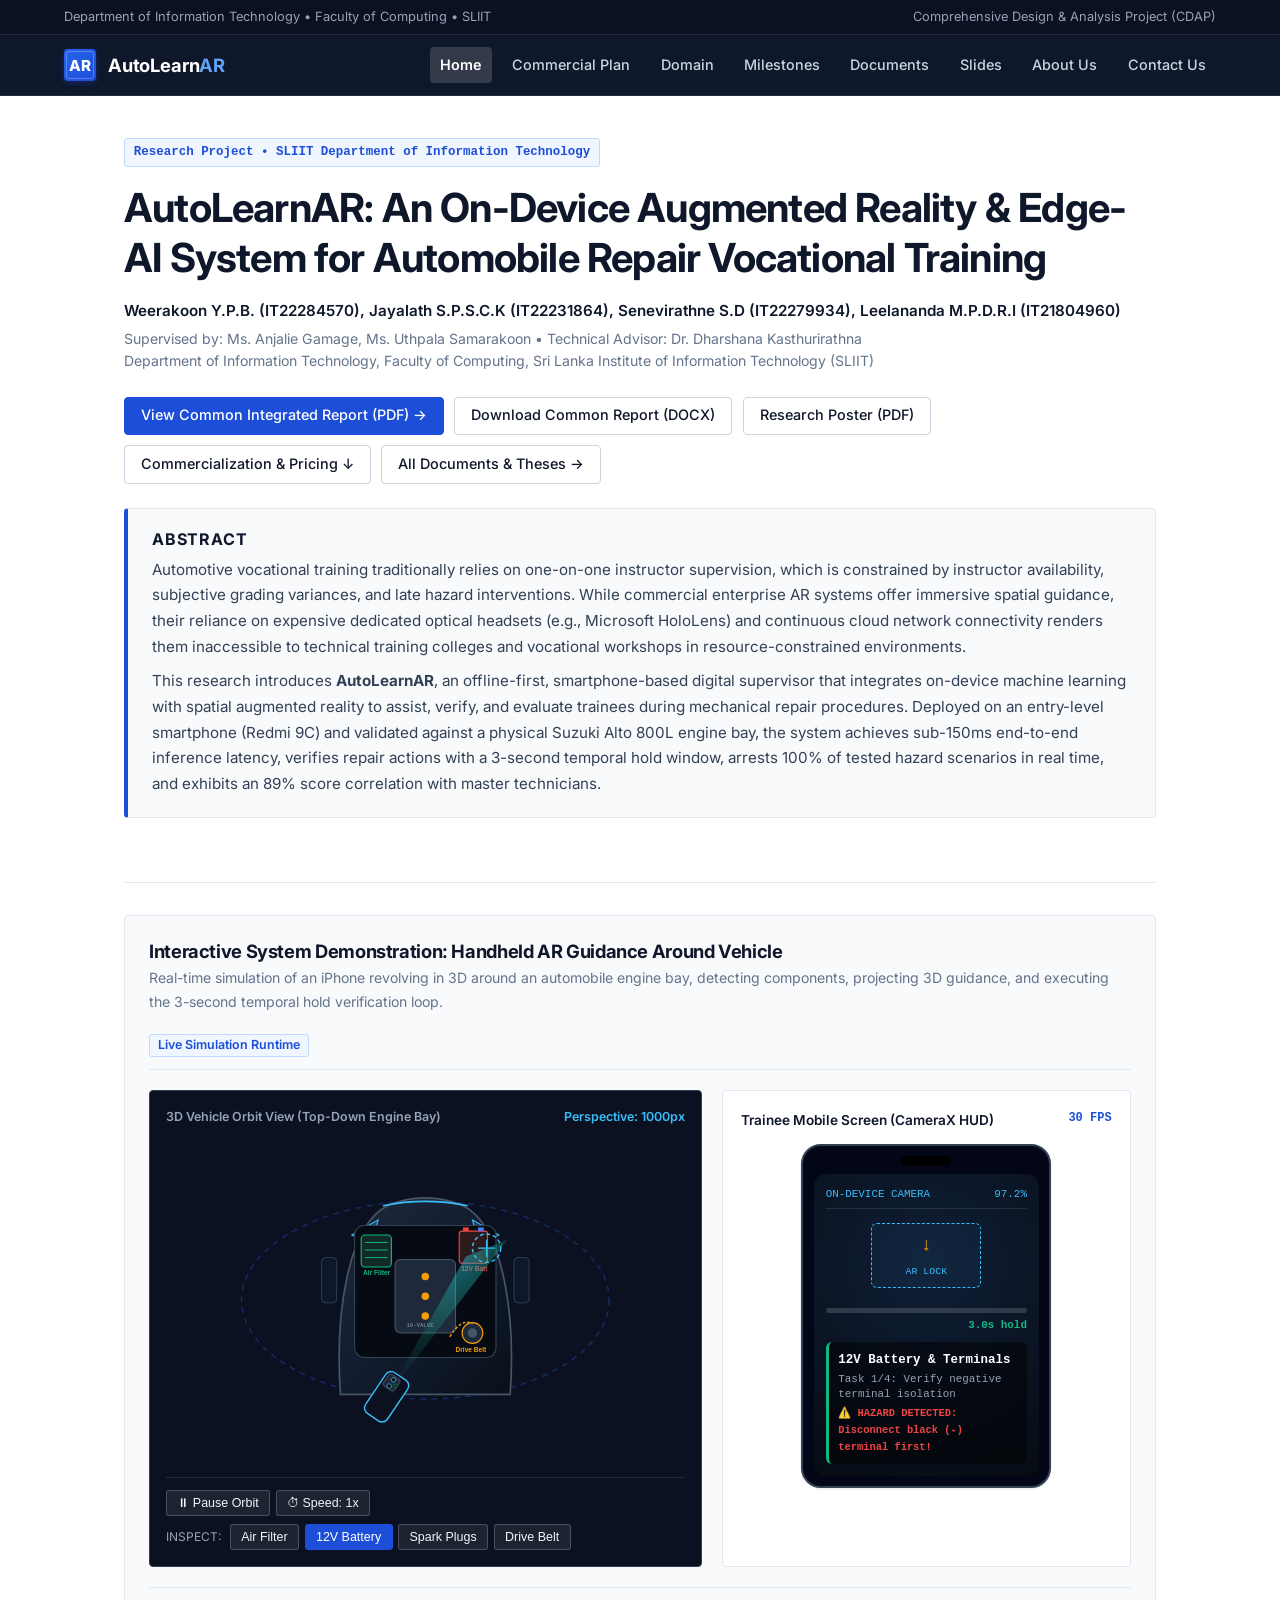
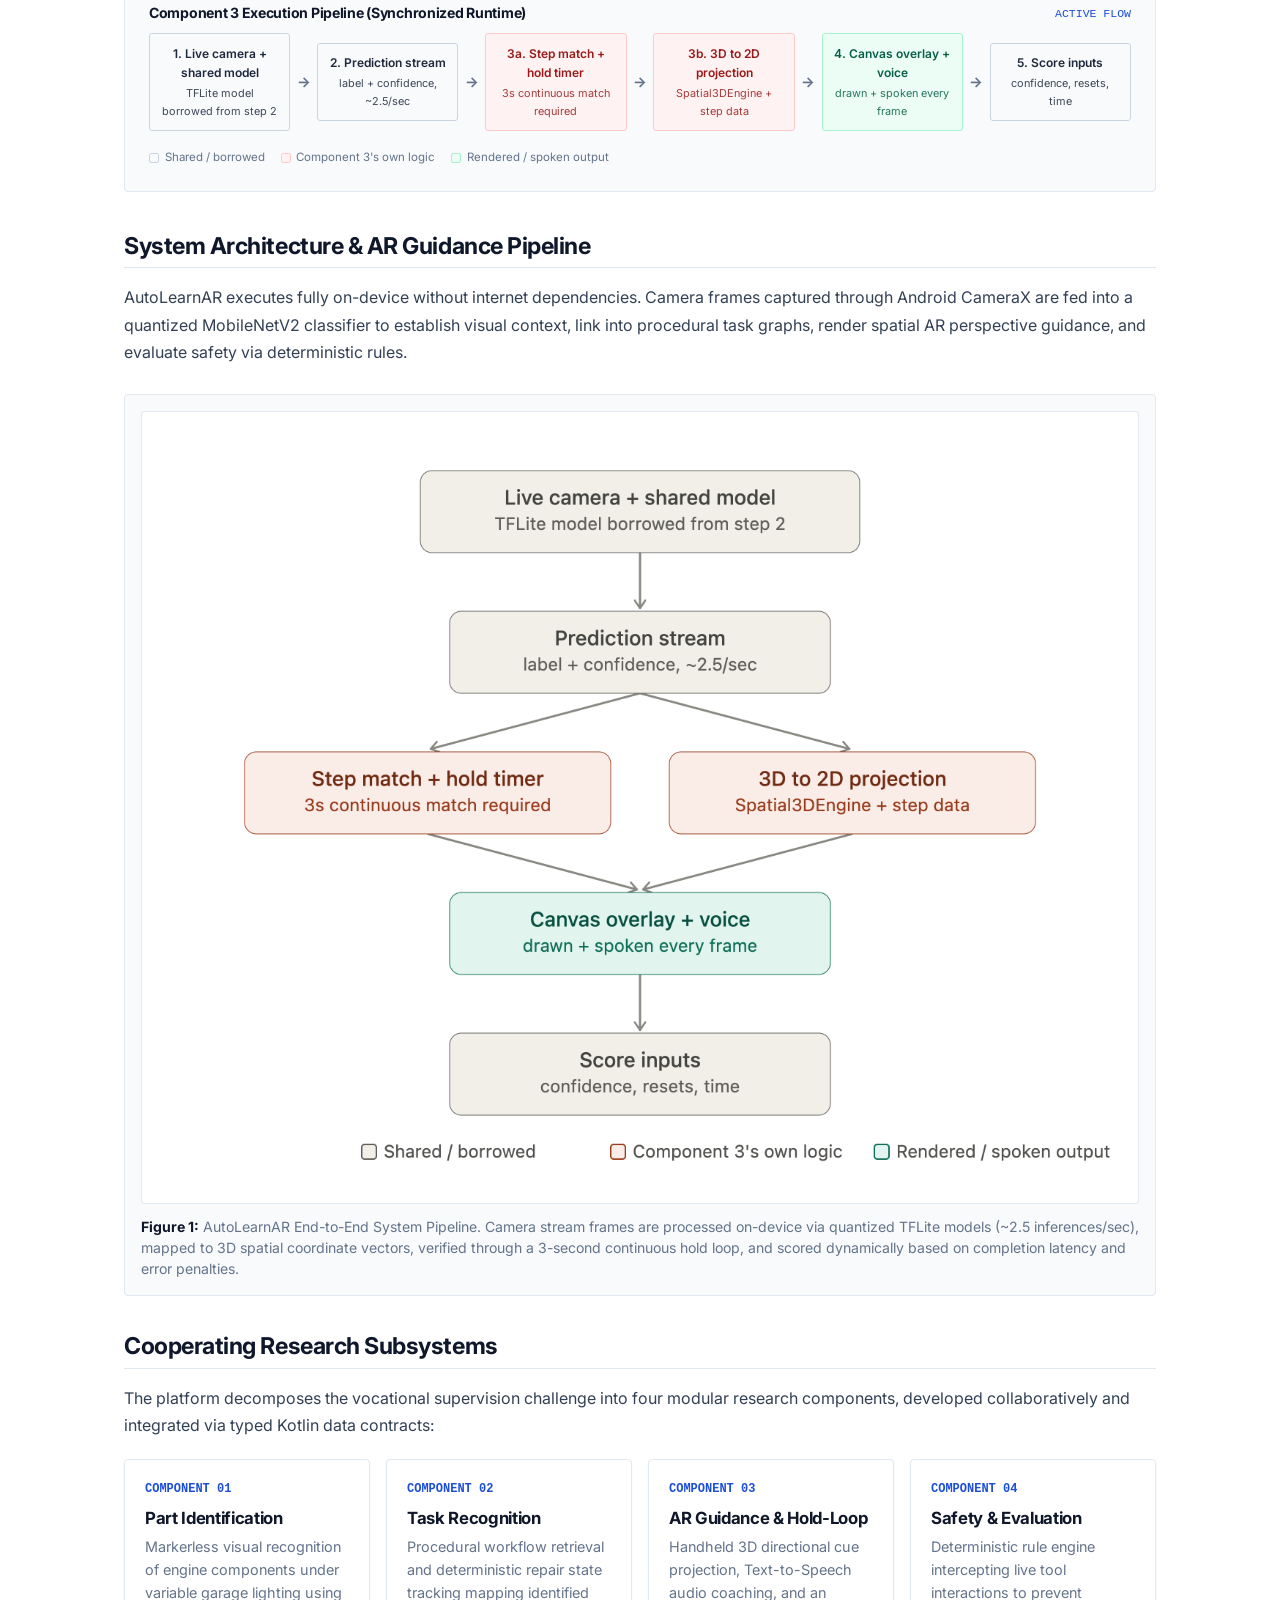
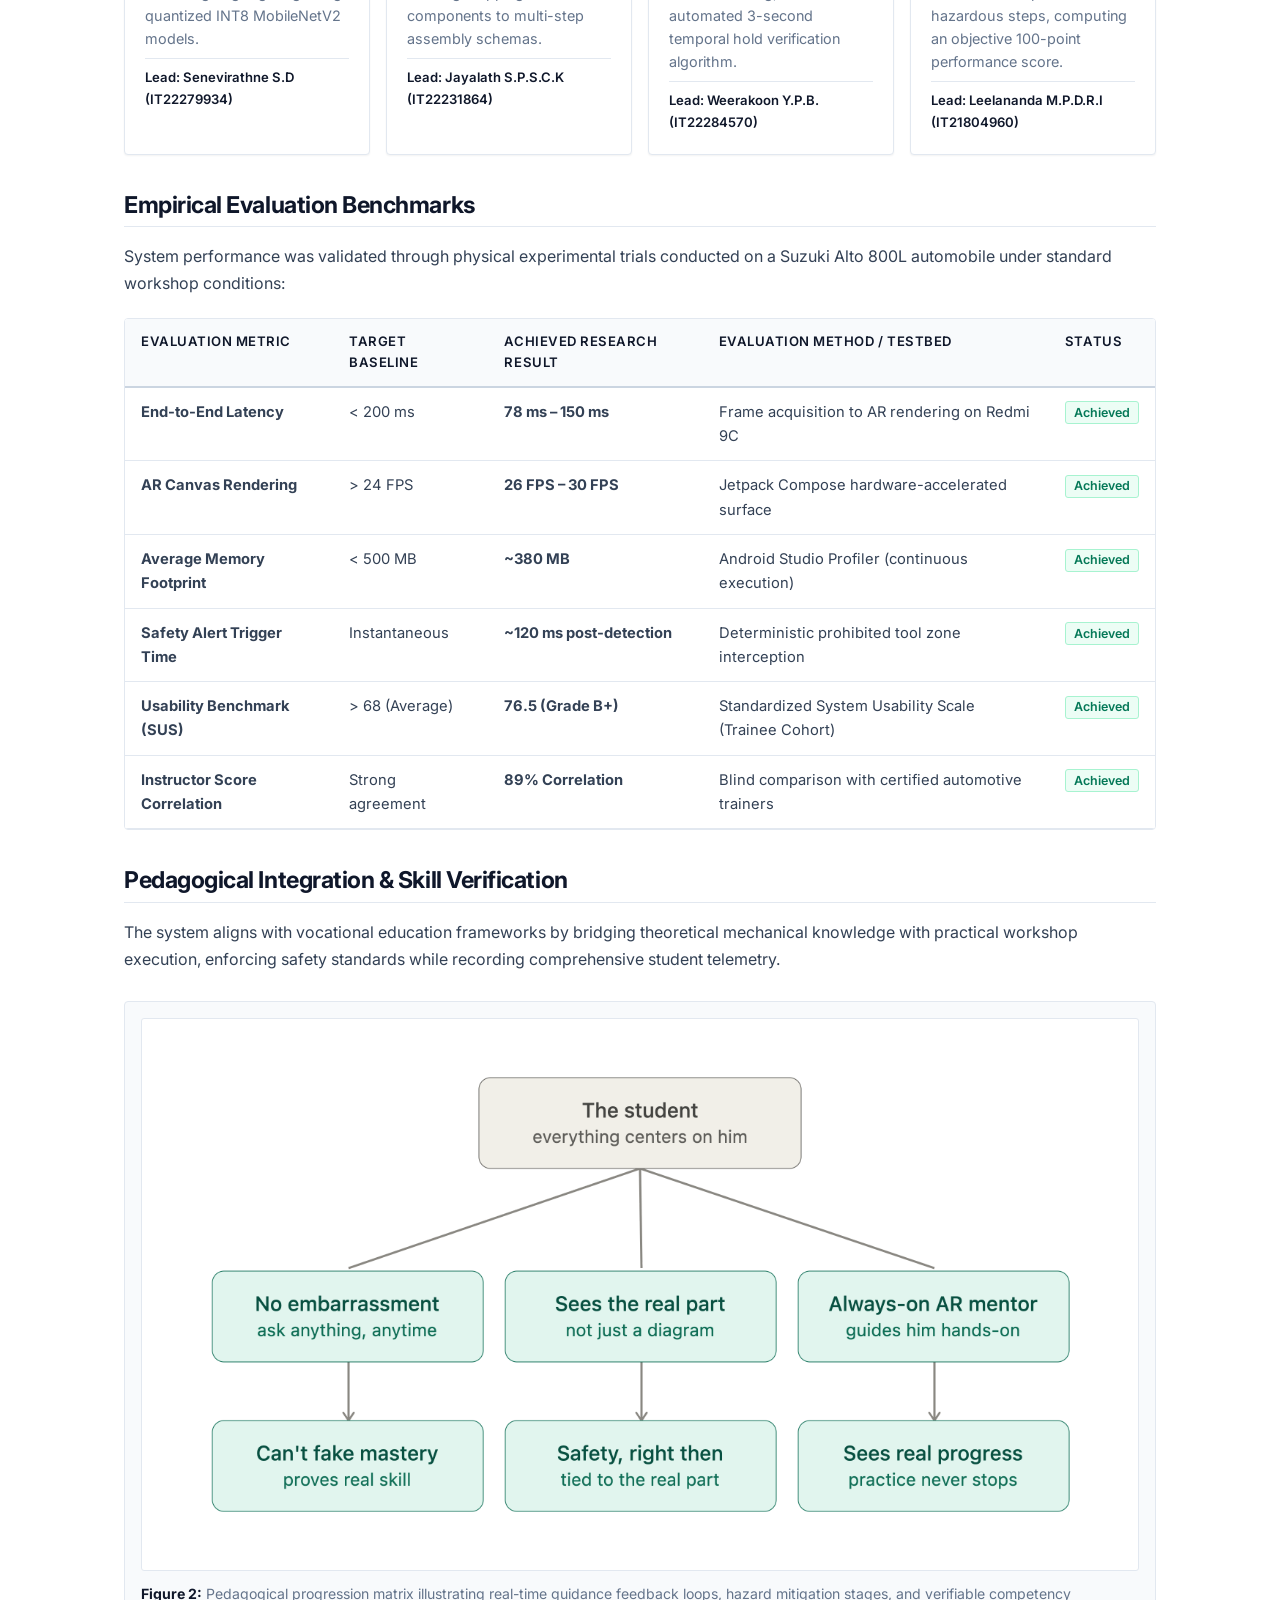
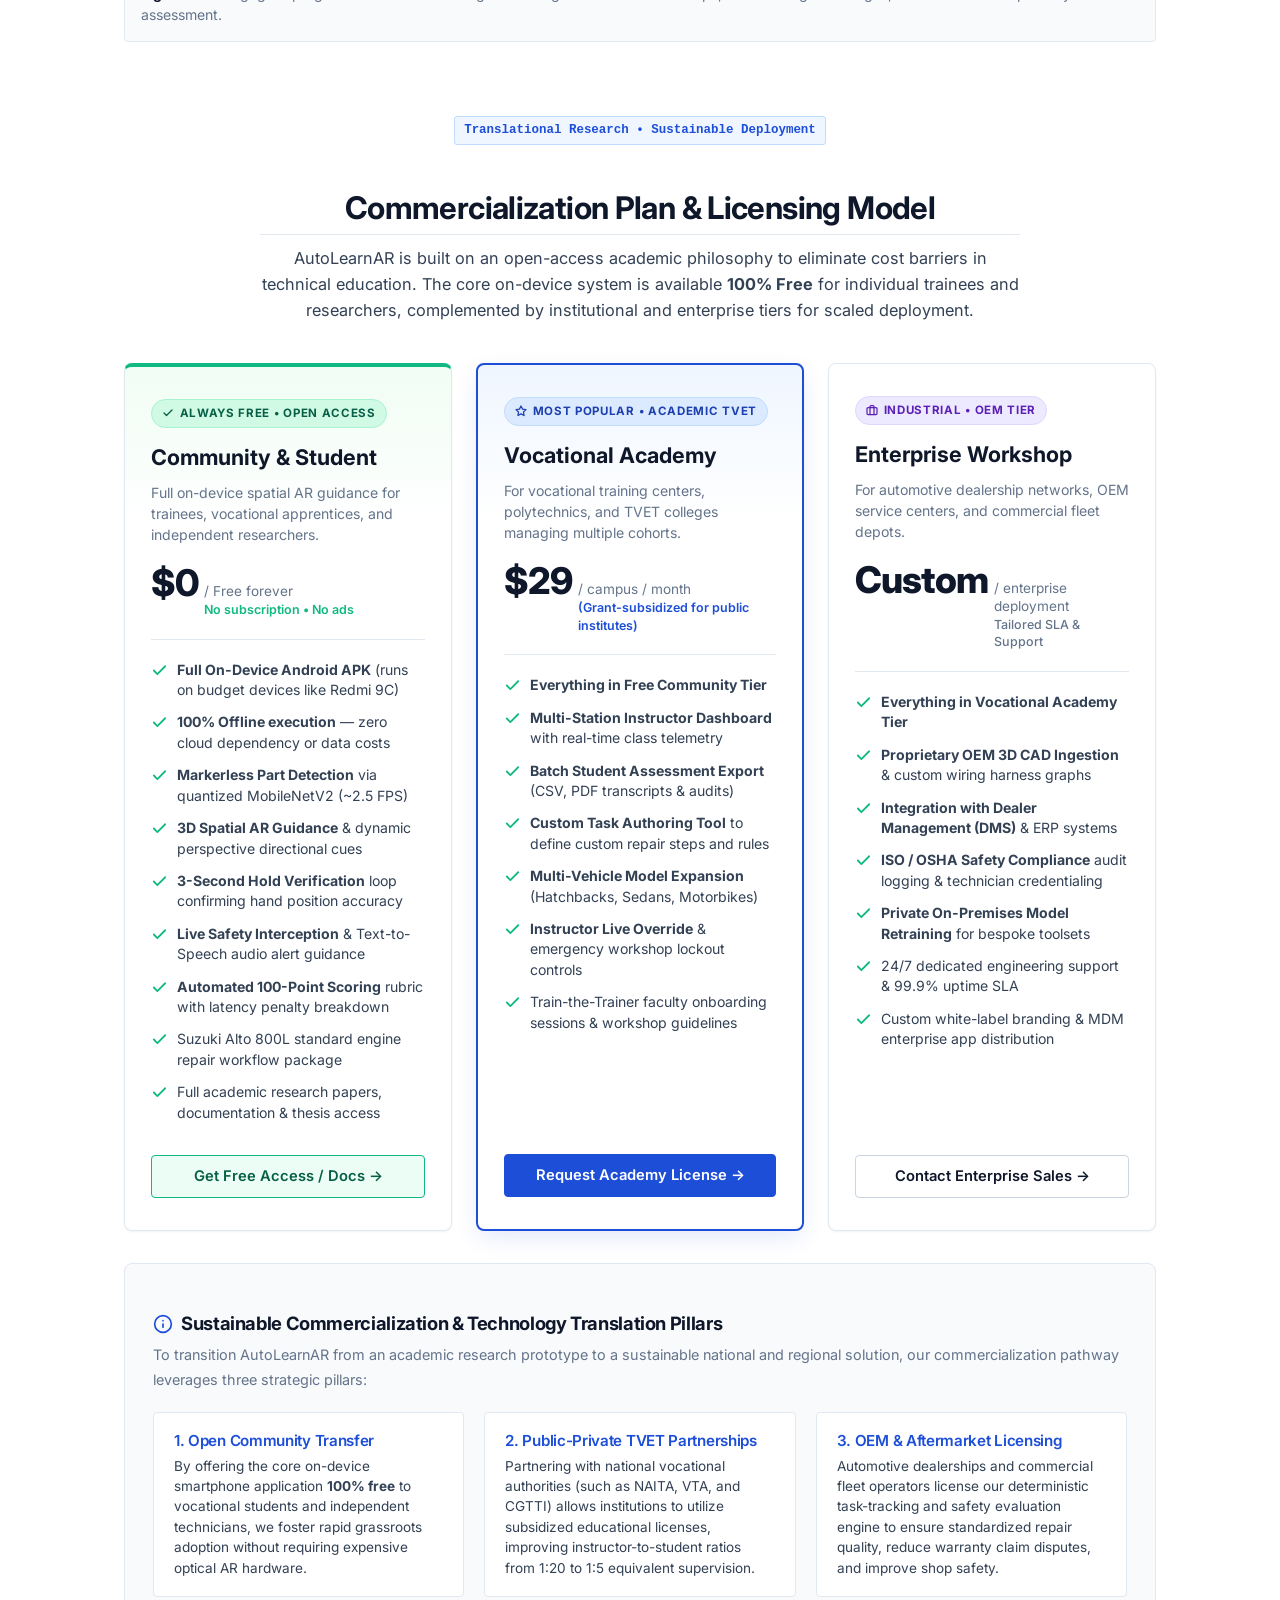
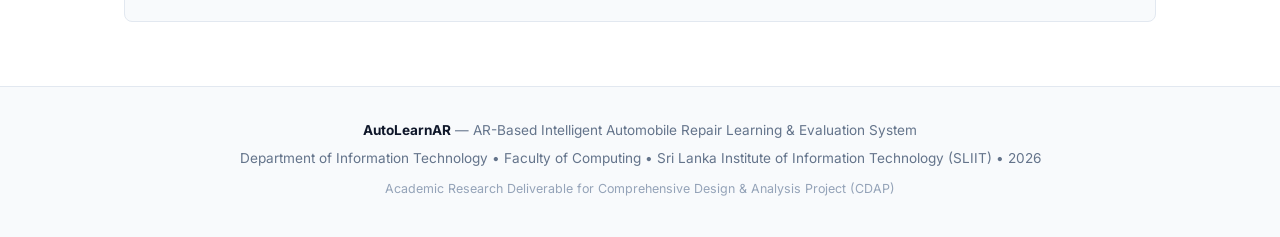
==== commit 31ca8031: "Add Commercialization Plan and pricing model with Free Tier" ====
--- a/index.html
+++ b/index.html
@@ -28,6 +28,7 @@
     </a>
     <nav aria-label="Main Navigation">
       <a href="index.html" aria-current="page">Home</a>
+      <a href="#commercialization">Commercial Plan</a>
       <a href="domain.html">Domain</a>
       <a href="milestones.html">Milestones</a>
       <a href="documents.html">Documents</a>
@@ -63,6 +64,7 @@
         <a class="btn btn-outline" href="docs/AutoLearnAR_Common_Integrated_Report.docx" download>Download Common Report
           (DOCX)</a>
         <a class="btn btn-outline" href="docs/R26-IT-049_Research_Poster.pdf" target="_blank">Research Poster (PDF)</a>
+        <a class="btn btn-outline" href="#commercialization">Commercialization &amp; Pricing &darr;</a>
         <a class="btn btn-outline" href="documents.html">All Documents & Theses &rarr;</a>
       </div>
 
@@ -464,6 +466,320 @@
         </figcaption>
       </figure>
     </section>
+
+    <!-- Commercialization Strategy & Pricing Plans Section -->
+    <section class="pricing-section" id="commercialization">
+      <div class="pricing-header-block">
+        <span class="paper-meta-badge" style="margin-bottom: 0.5rem; display: inline-block;">Translational Research
+          &bull; Sustainable Deployment</span>
+        <h2>Commercialization Plan &amp; Licensing Model</h2>
+        <p>
+          AutoLearnAR is built on an open-access academic philosophy to eliminate cost barriers in technical education.
+          The core on-device system is available <strong>100% Free</strong> for individual trainees and researchers,
+          complemented by institutional and enterprise tiers for scaled deployment.
+        </p>
+      </div>
+
+      <div class="pricing-grid">
+        <!-- Tier 1: Free Community Tier -->
+        <div class="pricing-card free-tier">
+          <div class="pricing-badge-wrapper">
+            <span class="pricing-badge green">
+              <svg width="12" height="12" viewBox="0 0 24 24" fill="none" stroke="currentColor" stroke-width="2.5"
+                stroke-linecap="round" stroke-linejoin="round">
+                <path d="M20 6 9 17l-5-5" />
+              </svg>
+              Always Free &bull; Open Access
+            </span>
+          </div>
+          <div class="pricing-plan-name">Community &amp; Student</div>
+          <div class="pricing-plan-desc">Full on-device spatial AR guidance for trainees, vocational apprentices, and
+            independent researchers.</div>
+
+          <div class="pricing-price-box">
+            <div class="amount">$0</div>
+            <div class="period">/ Free forever<br><span style="font-size: 0.78rem; color: #10b981; font-weight: 600;">No
+                subscription &bull; No ads</span></div>
+          </div>
+
+          <ul class="pricing-features-list">
+            <li>
+              <svg viewBox="0 0 24 24" fill="none" stroke="currentColor" stroke-width="2.5" stroke-linecap="round"
+                stroke-linejoin="round">
+                <path d="M20 6 9 17l-5-5" />
+              </svg>
+              <span><strong>Full On-Device Android APK</strong> (runs on budget devices like Redmi 9C)</span>
+            </li>
+            <li>
+              <svg viewBox="0 0 24 24" fill="none" stroke="currentColor" stroke-width="2.5" stroke-linecap="round"
+                stroke-linejoin="round">
+                <path d="M20 6 9 17l-5-5" />
+              </svg>
+              <span><strong>100% Offline execution</strong> &mdash; zero cloud dependency or data costs</span>
+            </li>
+            <li>
+              <svg viewBox="0 0 24 24" fill="none" stroke="currentColor" stroke-width="2.5" stroke-linecap="round"
+                stroke-linejoin="round">
+                <path d="M20 6 9 17l-5-5" />
+              </svg>
+              <span><strong>Markerless Part Detection</strong> via quantized MobileNetV2 (~2.5 FPS)</span>
+            </li>
+            <li>
+              <svg viewBox="0 0 24 24" fill="none" stroke="currentColor" stroke-width="2.5" stroke-linecap="round"
+                stroke-linejoin="round">
+                <path d="M20 6 9 17l-5-5" />
+              </svg>
+              <span><strong>3D Spatial AR Guidance</strong> &amp; dynamic perspective directional cues</span>
+            </li>
+            <li>
+              <svg viewBox="0 0 24 24" fill="none" stroke="currentColor" stroke-width="2.5" stroke-linecap="round"
+                stroke-linejoin="round">
+                <path d="M20 6 9 17l-5-5" />
+              </svg>
+              <span><strong>3-Second Hold Verification</strong> loop confirming hand position accuracy</span>
+            </li>
+            <li>
+              <svg viewBox="0 0 24 24" fill="none" stroke="currentColor" stroke-width="2.5" stroke-linecap="round"
+                stroke-linejoin="round">
+                <path d="M20 6 9 17l-5-5" />
+              </svg>
+              <span><strong>Live Safety Interception</strong> &amp; Text-to-Speech audio alert guidance</span>
+            </li>
+            <li>
+              <svg viewBox="0 0 24 24" fill="none" stroke="currentColor" stroke-width="2.5" stroke-linecap="round"
+                stroke-linejoin="round">
+                <path d="M20 6 9 17l-5-5" />
+              </svg>
+              <span><strong>Automated 100-Point Scoring</strong> rubric with latency penalty breakdown</span>
+            </li>
+            <li>
+              <svg viewBox="0 0 24 24" fill="none" stroke="currentColor" stroke-width="2.5" stroke-linecap="round"
+                stroke-linejoin="round">
+                <path d="M20 6 9 17l-5-5" />
+              </svg>
+              <span>Suzuki Alto 800L standard engine repair workflow package</span>
+            </li>
+            <li>
+              <svg viewBox="0 0 24 24" fill="none" stroke="currentColor" stroke-width="2.5" stroke-linecap="round"
+                stroke-linejoin="round">
+                <path d="M20 6 9 17l-5-5" />
+              </svg>
+              <span>Full academic research papers, documentation &amp; thesis access</span>
+            </li>
+          </ul>
+
+          <a href="documents.html" class="btn btn-outline pricing-cta"
+            style="border-color: #10b981; color: #065f46; background-color: #ecfdf5;">
+            Get Free Access / Docs &rarr;
+          </a>
+        </div>
+
+        <!-- Tier 2: Vocational Academy Tier -->
+        <div class="pricing-card featured">
+          <div class="pricing-badge-wrapper">
+            <span class="pricing-badge blue">
+              <svg width="12" height="12" viewBox="0 0 24 24" fill="none" stroke="currentColor" stroke-width="2.5"
+                stroke-linecap="round" stroke-linejoin="round">
+                <polygon
+                  points="12 2 15.09 8.26 22 9.27 17 14.14 18.18 21.02 12 17.77 5.82 21.02 7 14.14 2 9.27 8.91 8.26 12 2" />
+              </svg>
+              Most Popular &bull; Academic TVET
+            </span>
+          </div>
+          <div class="pricing-plan-name">Vocational Academy</div>
+          <div class="pricing-plan-desc">For vocational training centers, polytechnics, and TVET colleges managing
+            multiple cohorts.</div>
+
+          <div class="pricing-price-box">
+            <div class="amount">$29</div>
+            <div class="period">/ campus / month<br><span
+                style="font-size: 0.78rem; color: #1d4ed8; font-weight: 600;">(Grant-subsidized for public
+                institutes)</span></div>
+          </div>
+
+          <ul class="pricing-features-list">
+            <li>
+              <svg viewBox="0 0 24 24" fill="none" stroke="currentColor" stroke-width="2.5" stroke-linecap="round"
+                stroke-linejoin="round">
+                <path d="M20 6 9 17l-5-5" />
+              </svg>
+              <span><strong>Everything in Free Community Tier</strong></span>
+            </li>
+            <li>
+              <svg viewBox="0 0 24 24" fill="none" stroke="currentColor" stroke-width="2.5" stroke-linecap="round"
+                stroke-linejoin="round">
+                <path d="M20 6 9 17l-5-5" />
+              </svg>
+              <span><strong>Multi-Station Instructor Dashboard</strong> with real-time class telemetry</span>
+            </li>
+            <li>
+              <svg viewBox="0 0 24 24" fill="none" stroke="currentColor" stroke-width="2.5" stroke-linecap="round"
+                stroke-linejoin="round">
+                <path d="M20 6 9 17l-5-5" />
+              </svg>
+              <span><strong>Batch Student Assessment Export</strong> (CSV, PDF transcripts &amp; audits)</span>
+            </li>
+            <li>
+              <svg viewBox="0 0 24 24" fill="none" stroke="currentColor" stroke-width="2.5" stroke-linecap="round"
+                stroke-linejoin="round">
+                <path d="M20 6 9 17l-5-5" />
+              </svg>
+              <span><strong>Custom Task Authoring Tool</strong> to define custom repair steps and rules</span>
+            </li>
+            <li>
+              <svg viewBox="0 0 24 24" fill="none" stroke="currentColor" stroke-width="2.5" stroke-linecap="round"
+                stroke-linejoin="round">
+                <path d="M20 6 9 17l-5-5" />
+              </svg>
+              <span><strong>Multi-Vehicle Model Expansion</strong> (Hatchbacks, Sedans, Motorbikes)</span>
+            </li>
+            <li>
+              <svg viewBox="0 0 24 24" fill="none" stroke="currentColor" stroke-width="2.5" stroke-linecap="round"
+                stroke-linejoin="round">
+                <path d="M20 6 9 17l-5-5" />
+              </svg>
+              <span><strong>Instructor Live Override</strong> &amp; emergency workshop lockout controls</span>
+            </li>
+            <li>
+              <svg viewBox="0 0 24 24" fill="none" stroke="currentColor" stroke-width="2.5" stroke-linecap="round"
+                stroke-linejoin="round">
+                <path d="M20 6 9 17l-5-5" />
+              </svg>
+              <span>Train-the-Trainer faculty onboarding sessions &amp; workshop guidelines</span>
+            </li>
+          </ul>
+
+          <a href="contact.html" class="btn btn-primary pricing-cta">
+            Request Academy License &rarr;
+          </a>
+        </div>
+
+        <!-- Tier 3: Enterprise Workshop -->
+        <div class="pricing-card">
+          <div class="pricing-badge-wrapper">
+            <span class="pricing-badge purple">
+              <svg width="12" height="12" viewBox="0 0 24 24" fill="none" stroke="currentColor" stroke-width="2.5"
+                stroke-linecap="round" stroke-linejoin="round">
+                <rect x="2" y="7" width="20" height="14" rx="2" ry="2" />
+                <path d="M16 21V5a2 2 0 0 0-2-2h-4a2 2 0 0 0-2 2v16" />
+              </svg>
+              Industrial &bull; OEM Tier
+            </span>
+          </div>
+          <div class="pricing-plan-name">Enterprise Workshop</div>
+          <div class="pricing-plan-desc">For automotive dealership networks, OEM service centers, and commercial fleet
+            depots.</div>
+
+          <div class="pricing-price-box">
+            <div class="amount">Custom</div>
+            <div class="period">/ enterprise deployment<br><span
+                style="font-size: 0.78rem; color: #64748b; font-weight: 500;">Tailored SLA &amp; Support</span></div>
+          </div>
+
+          <ul class="pricing-features-list">
+            <li>
+              <svg viewBox="0 0 24 24" fill="none" stroke="currentColor" stroke-width="2.5" stroke-linecap="round"
+                stroke-linejoin="round">
+                <path d="M20 6 9 17l-5-5" />
+              </svg>
+              <span><strong>Everything in Vocational Academy Tier</strong></span>
+            </li>
+            <li>
+              <svg viewBox="0 0 24 24" fill="none" stroke="currentColor" stroke-width="2.5" stroke-linecap="round"
+                stroke-linejoin="round">
+                <path d="M20 6 9 17l-5-5" />
+              </svg>
+              <span><strong>Proprietary OEM 3D CAD Ingestion</strong> &amp; custom wiring harness graphs</span>
+            </li>
+            <li>
+              <svg viewBox="0 0 24 24" fill="none" stroke="currentColor" stroke-width="2.5" stroke-linecap="round"
+                stroke-linejoin="round">
+                <path d="M20 6 9 17l-5-5" />
+              </svg>
+              <span><strong>Integration with Dealer Management (DMS)</strong> &amp; ERP systems</span>
+            </li>
+            <li>
+              <svg viewBox="0 0 24 24" fill="none" stroke="currentColor" stroke-width="2.5" stroke-linecap="round"
+                stroke-linejoin="round">
+                <path d="M20 6 9 17l-5-5" />
+              </svg>
+              <span><strong>ISO / OSHA Safety Compliance</strong> audit logging &amp; technician credentialing</span>
+            </li>
+            <li>
+              <svg viewBox="0 0 24 24" fill="none" stroke="currentColor" stroke-width="2.5" stroke-linecap="round"
+                stroke-linejoin="round">
+                <path d="M20 6 9 17l-5-5" />
+              </svg>
+              <span><strong>Private On-Premises Model Retraining</strong> for bespoke toolsets</span>
+            </li>
+            <li>
+              <svg viewBox="0 0 24 24" fill="none" stroke="currentColor" stroke-width="2.5" stroke-linecap="round"
+                stroke-linejoin="round">
+                <path d="M20 6 9 17l-5-5" />
+              </svg>
+              <span>24/7 dedicated engineering support &amp; 99.9% uptime SLA</span>
+            </li>
+            <li>
+              <svg viewBox="0 0 24 24" fill="none" stroke="currentColor" stroke-width="2.5" stroke-linecap="round"
+                stroke-linejoin="round">
+                <path d="M20 6 9 17l-5-5" />
+              </svg>
+              <span>Custom white-label branding &amp; MDM enterprise app distribution</span>
+            </li>
+          </ul>
+
+          <a href="contact.html" class="btn btn-outline pricing-cta">
+            Contact Enterprise Sales &rarr;
+          </a>
+        </div>
+      </div>
+
+      <!-- Commercialization Strategy Callout Box -->
+      <div class="commercial-pillars-box">
+        <h3>
+          <svg width="20" height="20" viewBox="0 0 24 24" fill="none" stroke="#1d4ed8" stroke-width="2"
+            stroke-linecap="round" stroke-linejoin="round">
+            <circle cx="12" cy="12" r="10" />
+            <path d="M12 16v-4" />
+            <path d="M12 8h.01" />
+          </svg>
+          Sustainable Commercialization &amp; Technology Translation Pillars
+        </h3>
+        <p class="pillars-intro">
+          To transition AutoLearnAR from an academic research prototype to a sustainable national and regional solution,
+          our commercialization pathway leverages three strategic pillars:
+        </p>
+
+        <div class="commercial-pillars-grid">
+          <div class="commercial-pillar-item">
+            <h4>1. Open Community Transfer</h4>
+            <p>
+              By offering the core on-device smartphone application <strong>100% free</strong> to vocational students
+              and independent technicians, we foster rapid grassroots adoption without requiring expensive optical AR
+              hardware.
+            </p>
+          </div>
+
+          <div class="commercial-pillar-item">
+            <h4>2. Public-Private TVET Partnerships</h4>
+            <p>
+              Partnering with national vocational authorities (such as NAITA, VTA, and CGTTI) allows institutions to
+              utilize subsidized educational licenses, improving instructor-to-student ratios from 1:20 to 1:5
+              equivalent supervision.
+            </p>
+          </div>
+
+          <div class="commercial-pillar-item">
+            <h4>3. OEM &amp; Aftermarket Licensing</h4>
+            <p>
+              Automotive dealerships and commercial fleet operators license our deterministic task-tracking and safety
+              evaluation engine to ensure standardized repair quality, reduce warranty claim disputes, and improve shop
+              safety.
+            </p>
+          </div>
+        </div>
+      </div>
+    </section>
   </main>
 
   <!-- Footer -->
--- a/css/style.css
+++ b/css/style.css
@@ -1252,3 +1252,250 @@
   }
 }
 
+/* ==========================================================================
+   Commercialization & Pricing Plan Section
+   ========================================================================== */
+.pricing-section {
+  margin-top: 3.5rem;
+  padding-top: 1rem;
+}
+
+.pricing-header-block {
+  text-align: center;
+  max-width: 760px;
+  margin: 0 auto 2.5rem;
+}
+
+.pricing-header-block h2 {
+  font-size: 1.95rem;
+  color: var(--text-heading);
+  margin-bottom: 0.6rem;
+}
+
+.pricing-header-block p {
+  color: var(--text-body);
+  font-size: 1.02rem;
+  line-height: 1.6;
+}
+
+.pricing-grid {
+  display: grid;
+  grid-template-columns: repeat(3, 1fr);
+  gap: 1.5rem;
+  align-items: stretch;
+  margin-bottom: 2rem;
+}
+
+.pricing-card {
+  background-color: var(--bg-surface);
+  border: 1px solid var(--border-subtle);
+  border-radius: var(--radius-lg);
+  padding: 2rem 1.6rem;
+  display: flex;
+  flex-direction: column;
+  position: relative;
+  box-shadow: var(--shadow-sm);
+  transition: transform 0.2s ease, box-shadow 0.2s ease, border-color 0.2s ease;
+}
+
+.pricing-card:hover {
+  transform: translateY(-3px);
+  box-shadow: 0 10px 25px -5px rgba(15, 23, 42, 0.08), 0 8px 10px -6px rgba(15, 23, 42, 0.04);
+  border-color: var(--border-medium);
+}
+
+.pricing-card.free-tier {
+  border-top: 4px solid #10b981;
+  background: linear-gradient(180deg, #f0fdf4 0%, #ffffff 18%);
+}
+
+.pricing-card.featured {
+  border: 2px solid var(--color-primary);
+  box-shadow: 0 8px 24px -4px rgba(29, 78, 216, 0.15);
+  background: linear-gradient(180deg, #eff6ff 0%, #ffffff 18%);
+}
+
+.pricing-badge-wrapper {
+  min-height: 26px;
+  margin-bottom: 0.75rem;
+}
+
+.pricing-badge {
+  display: inline-flex;
+  align-items: center;
+  gap: 0.35rem;
+  font-size: 0.72rem;
+  font-weight: 700;
+  text-transform: uppercase;
+  letter-spacing: 0.06em;
+  padding: 0.25rem 0.65rem;
+  border-radius: 9999px;
+}
+
+.pricing-badge.green {
+  background-color: #d1fae5;
+  color: #065f46;
+  border: 1px solid #a7f3d0;
+}
+
+.pricing-badge.blue {
+  background-color: #dbeafe;
+  color: #1e40af;
+  border: 1px solid #bfdbfe;
+}
+
+.pricing-badge.purple {
+  background-color: #ede9fe;
+  color: #5b21b6;
+  border: 1px solid #ddd6fe;
+}
+
+.pricing-plan-name {
+  font-size: 1.35rem;
+  font-weight: 700;
+  color: var(--text-heading);
+  margin-bottom: 0.4rem;
+}
+
+.pricing-plan-desc {
+  font-size: 0.88rem;
+  color: var(--text-muted);
+  min-height: 44px;
+  line-height: 1.5;
+  margin-bottom: 1.25rem;
+}
+
+.pricing-price-box {
+  display: flex;
+  align-items: baseline;
+  gap: 0.35rem;
+  padding-bottom: 1.25rem;
+  margin-bottom: 1.25rem;
+  border-bottom: 1px solid var(--border-subtle);
+}
+
+.pricing-price-box .amount {
+  font-size: 2.3rem;
+  font-weight: 800;
+  color: var(--text-heading);
+  letter-spacing: -0.02em;
+  line-height: 1;
+}
+
+.pricing-price-box .period {
+  font-size: 0.85rem;
+  color: var(--text-muted);
+  line-height: 1.3;
+}
+
+.pricing-features-list {
+  list-style: none;
+  padding: 0;
+  margin: 0 0 2rem 0;
+  flex: 1;
+  display: flex;
+  flex-direction: column;
+  gap: 0.75rem;
+}
+
+.pricing-features-list li {
+  font-size: 0.88rem;
+  color: var(--text-body);
+  display: flex;
+  align-items: flex-start;
+  gap: 0.6rem;
+  line-height: 1.45;
+}
+
+.pricing-features-list li svg {
+  flex-shrink: 0;
+  width: 17px;
+  height: 17px;
+  color: #10b981;
+  margin-top: 2px;
+}
+
+.pricing-features-list li.dimmed {
+  color: var(--text-dim);
+}
+
+.pricing-features-list li.dimmed svg {
+  color: var(--border-medium);
+}
+
+.pricing-cta {
+  width: 100%;
+  justify-content: center;
+  padding: 0.7rem 1.2rem;
+  font-size: 0.92rem;
+  font-weight: 600;
+  text-align: center;
+}
+
+.commercial-pillars-box {
+  background-color: var(--bg-subtle);
+  border: 1px solid var(--border-subtle);
+  border-radius: var(--radius-lg);
+  padding: 1.5rem 1.75rem;
+  margin-top: 1.5rem;
+}
+
+.commercial-pillars-box h3 {
+  font-size: 1.15rem;
+  color: var(--text-heading);
+  margin-bottom: 0.5rem;
+  display: flex;
+  align-items: center;
+  gap: 0.5rem;
+}
+
+.commercial-pillars-box .pillars-intro {
+  font-size: 0.9rem;
+  color: var(--text-muted);
+  margin-bottom: 1.25rem;
+}
+
+.commercial-pillars-grid {
+  display: grid;
+  grid-template-columns: repeat(auto-fit, minmax(260px, 1fr));
+  gap: 1.25rem;
+}
+
+.commercial-pillar-item {
+  background-color: var(--bg-surface);
+  border: 1px solid var(--border-subtle);
+  border-radius: var(--radius-sm);
+  padding: 1.1rem 1.25rem;
+  transition: border-color 0.15s ease;
+}
+
+.commercial-pillar-item:hover {
+  border-color: var(--border-medium);
+}
+
+.commercial-pillar-item h4 {
+  font-size: 0.95rem;
+  font-weight: 600;
+  color: var(--color-primary);
+  margin-bottom: 0.35rem;
+  display: flex;
+  align-items: center;
+  gap: 0.45rem;
+}
+
+.commercial-pillar-item p {
+  font-size: 0.85rem;
+  color: var(--text-body);
+  line-height: 1.5;
+  margin: 0;
+}
+
+@media (max-width: 920px) {
+  .pricing-grid {
+    grid-template-columns: 1fr;
+    max-width: 500px;
+    margin-left: auto;
+    margin-right: auto;
+  }
+}
+
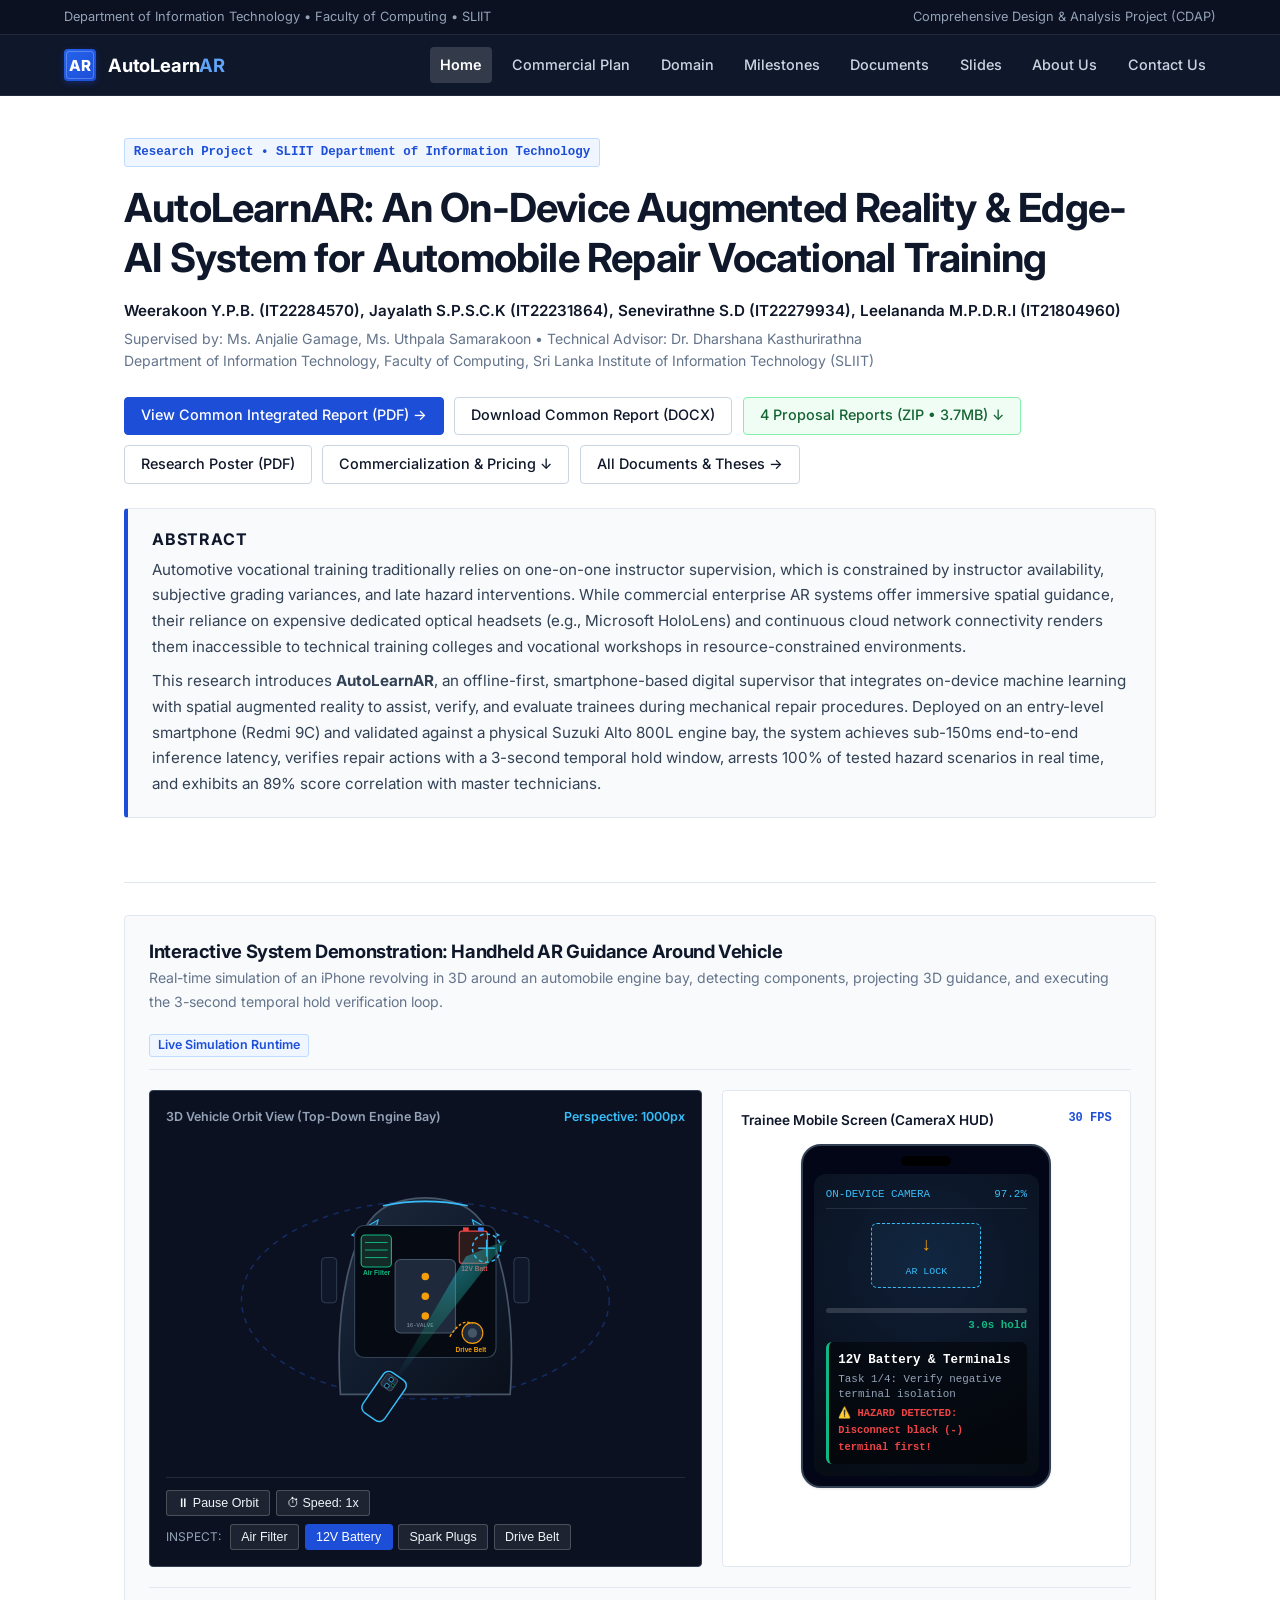
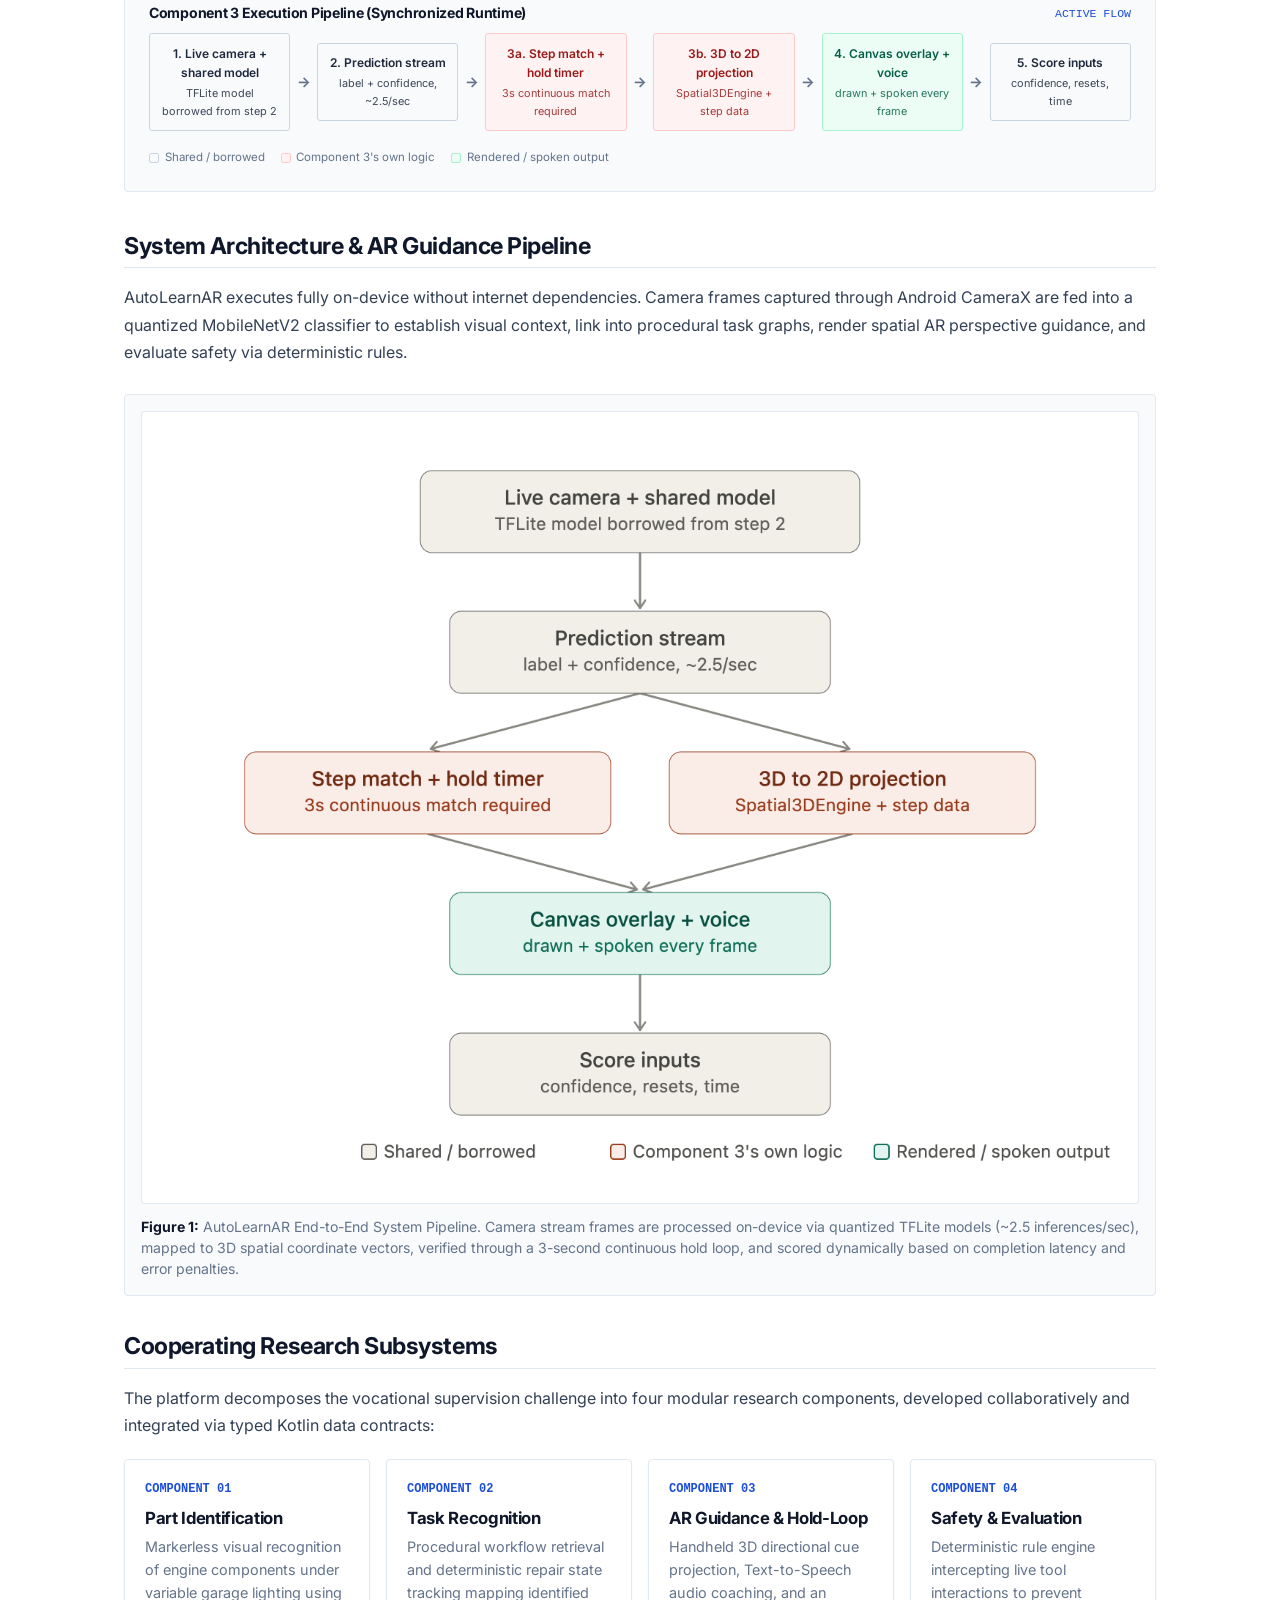
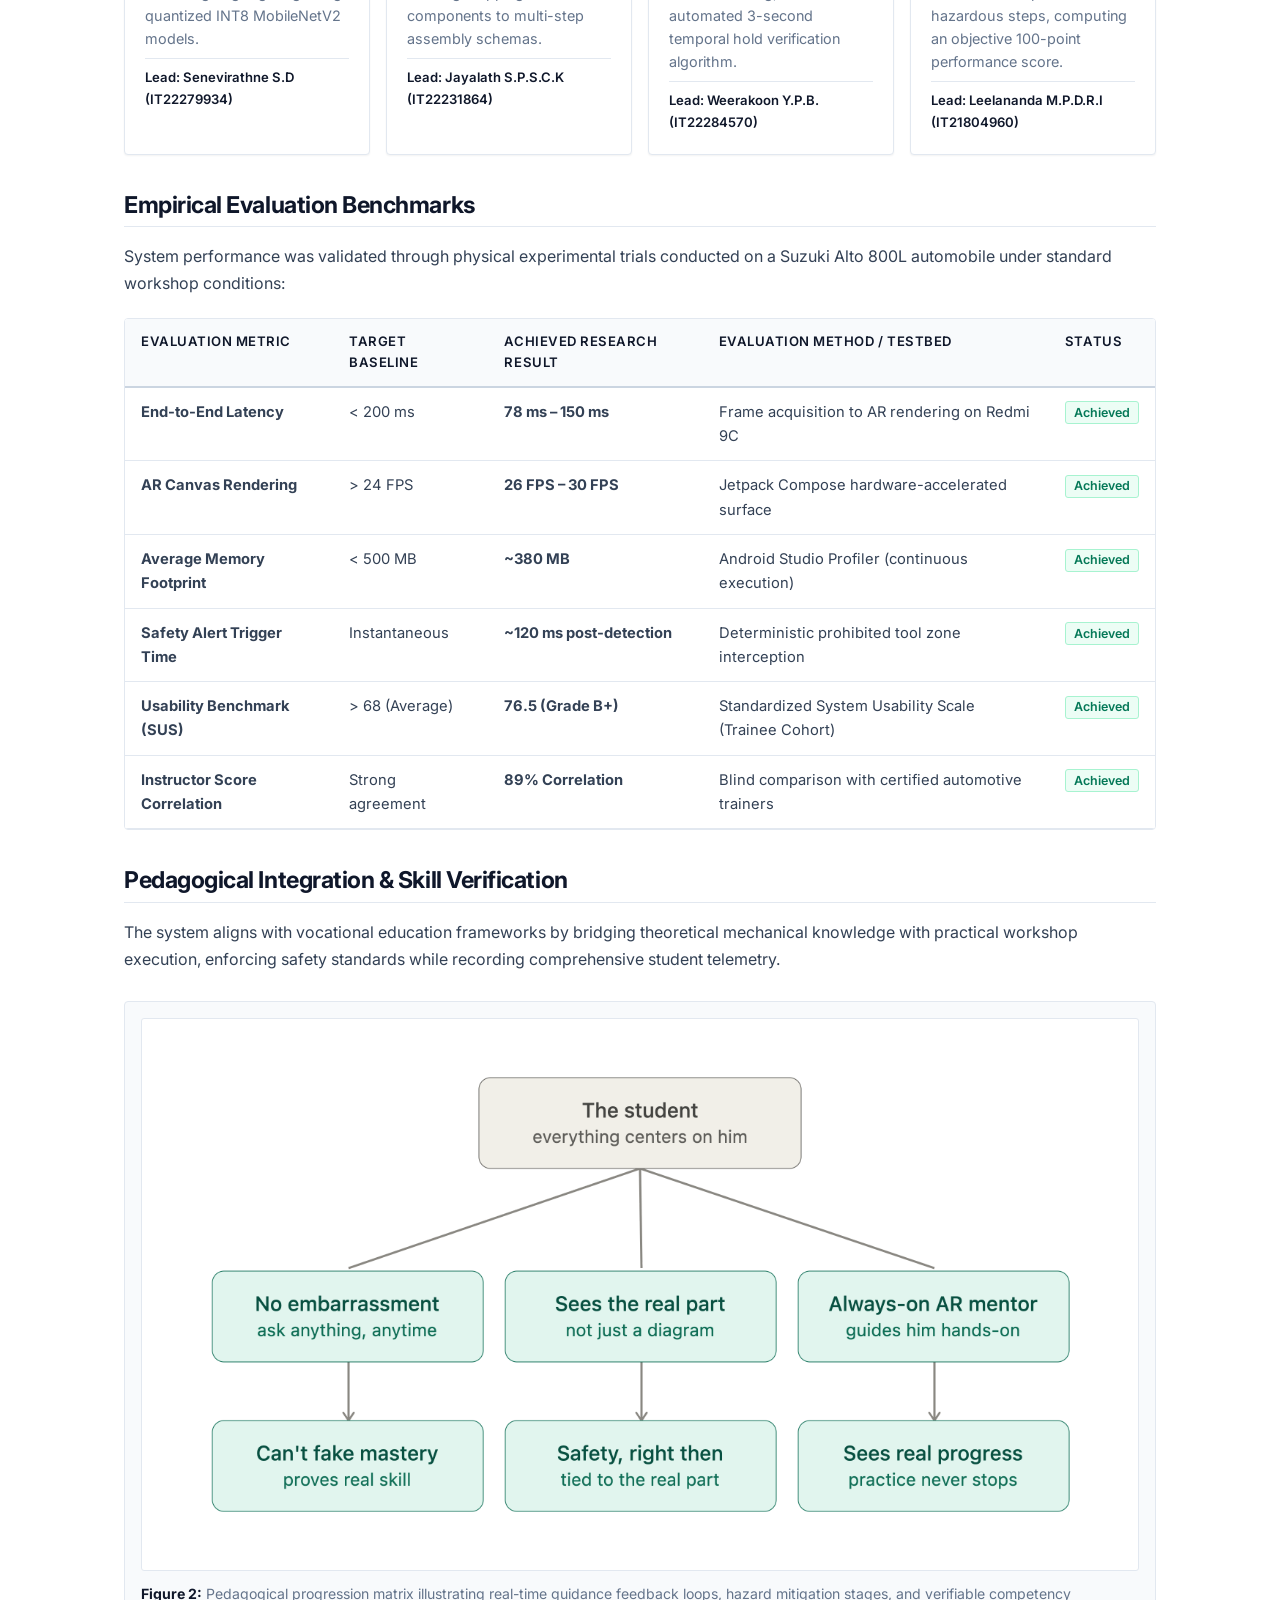
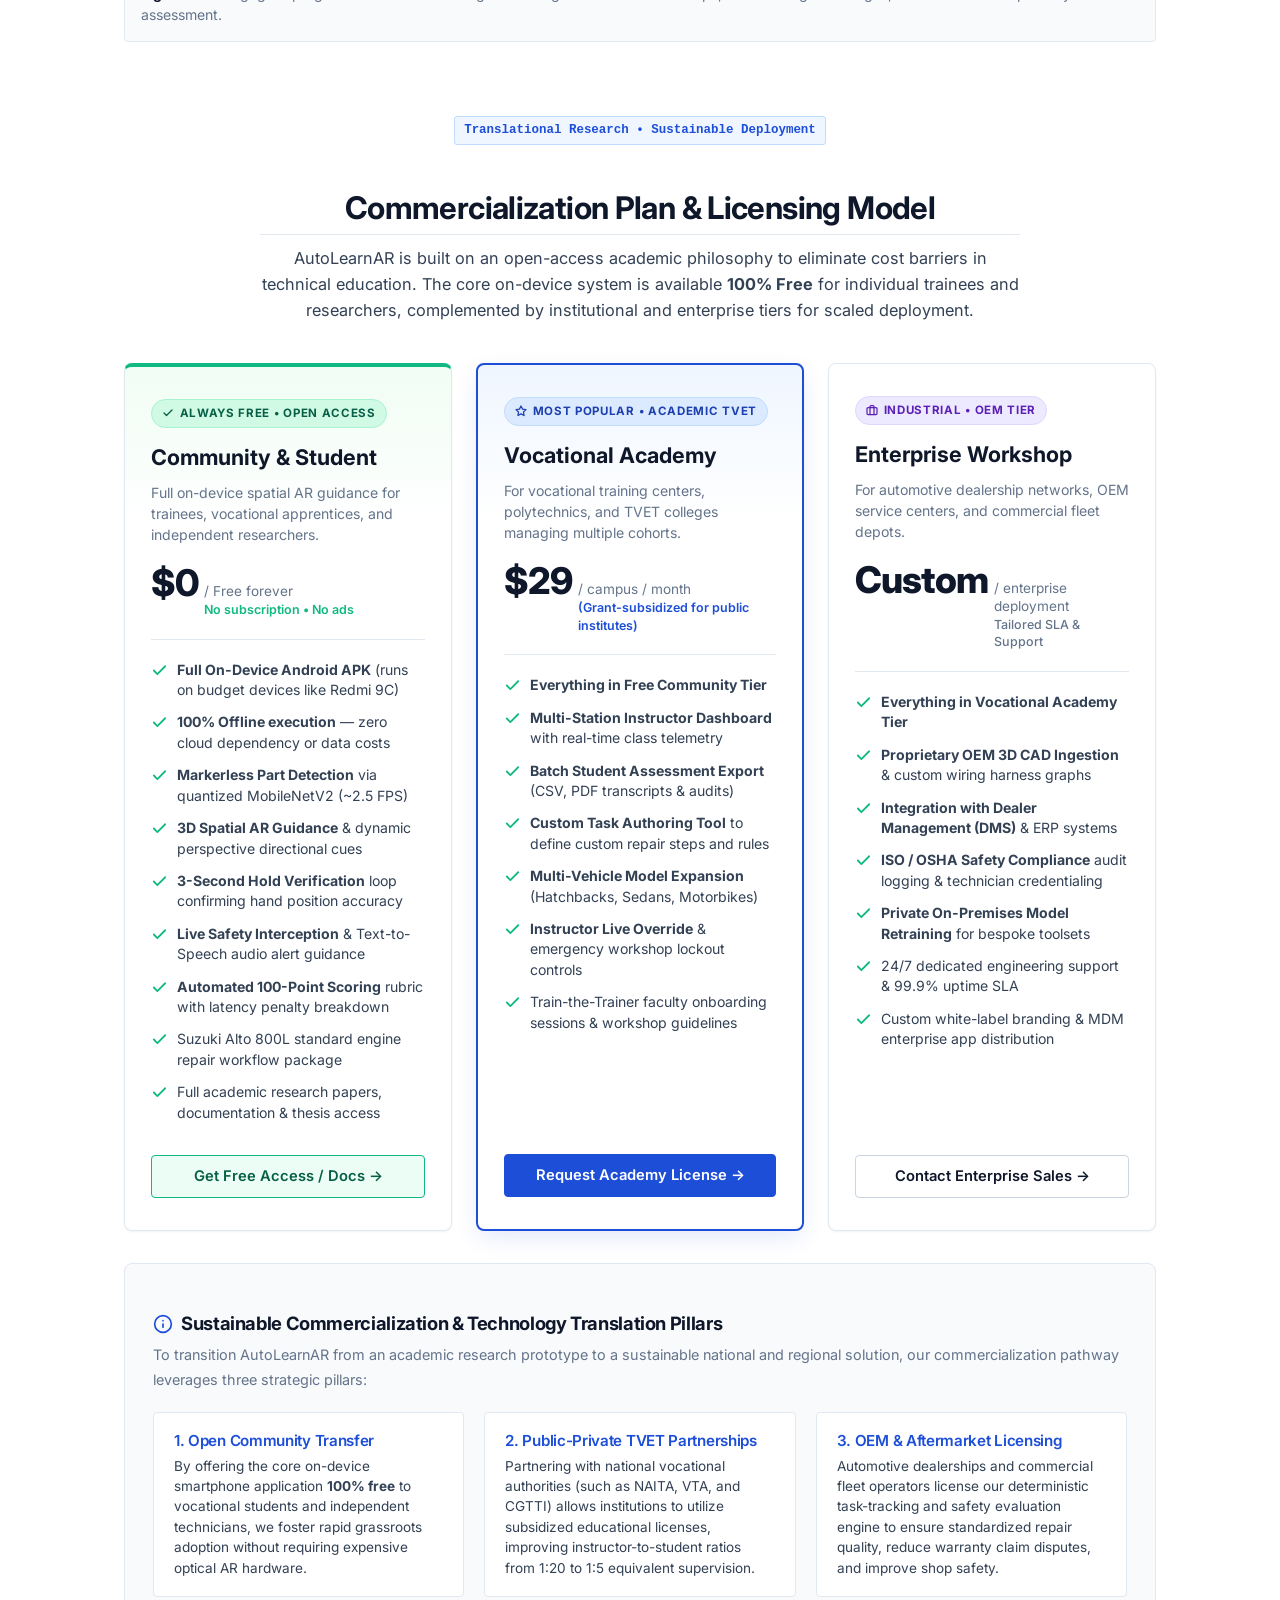
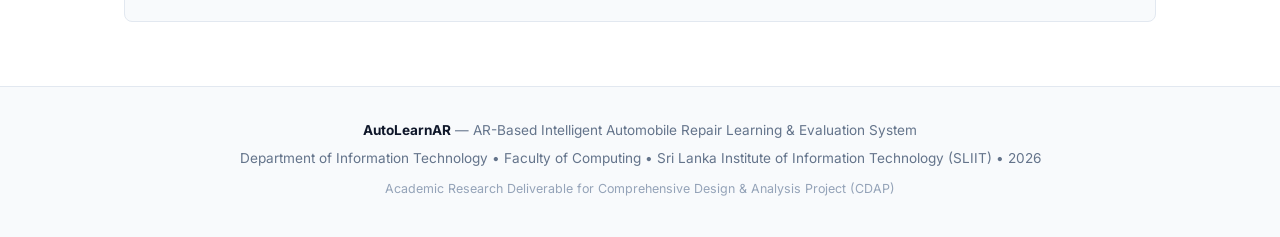
==== commit f112e478: "Add all 4 individual proposal reports and 1-click ZIP download bundle" ====
--- a/index.html
+++ b/index.html
@@ -63,6 +63,7 @@
           Integrated Report (PDF) &rarr;</a>
         <a class="btn btn-outline" href="docs/AutoLearnAR_Common_Integrated_Report.docx" download>Download Common Report
           (DOCX)</a>
+        <a class="btn btn-outline" href="docs/AutoLearnAR_All_4_Proposal_Reports.zip" download style="color: #166534; border-color: #86efac; background-color: #f0fdf4;">4 Proposal Reports (ZIP &bull; 3.7MB) &darr;</a>
         <a class="btn btn-outline" href="docs/R26-IT-049_Research_Poster.pdf" target="_blank">Research Poster (PDF)</a>
         <a class="btn btn-outline" href="#commercialization">Commercialization &amp; Pricing &darr;</a>
         <a class="btn btn-outline" href="documents.html">All Documents & Theses &rarr;</a>
